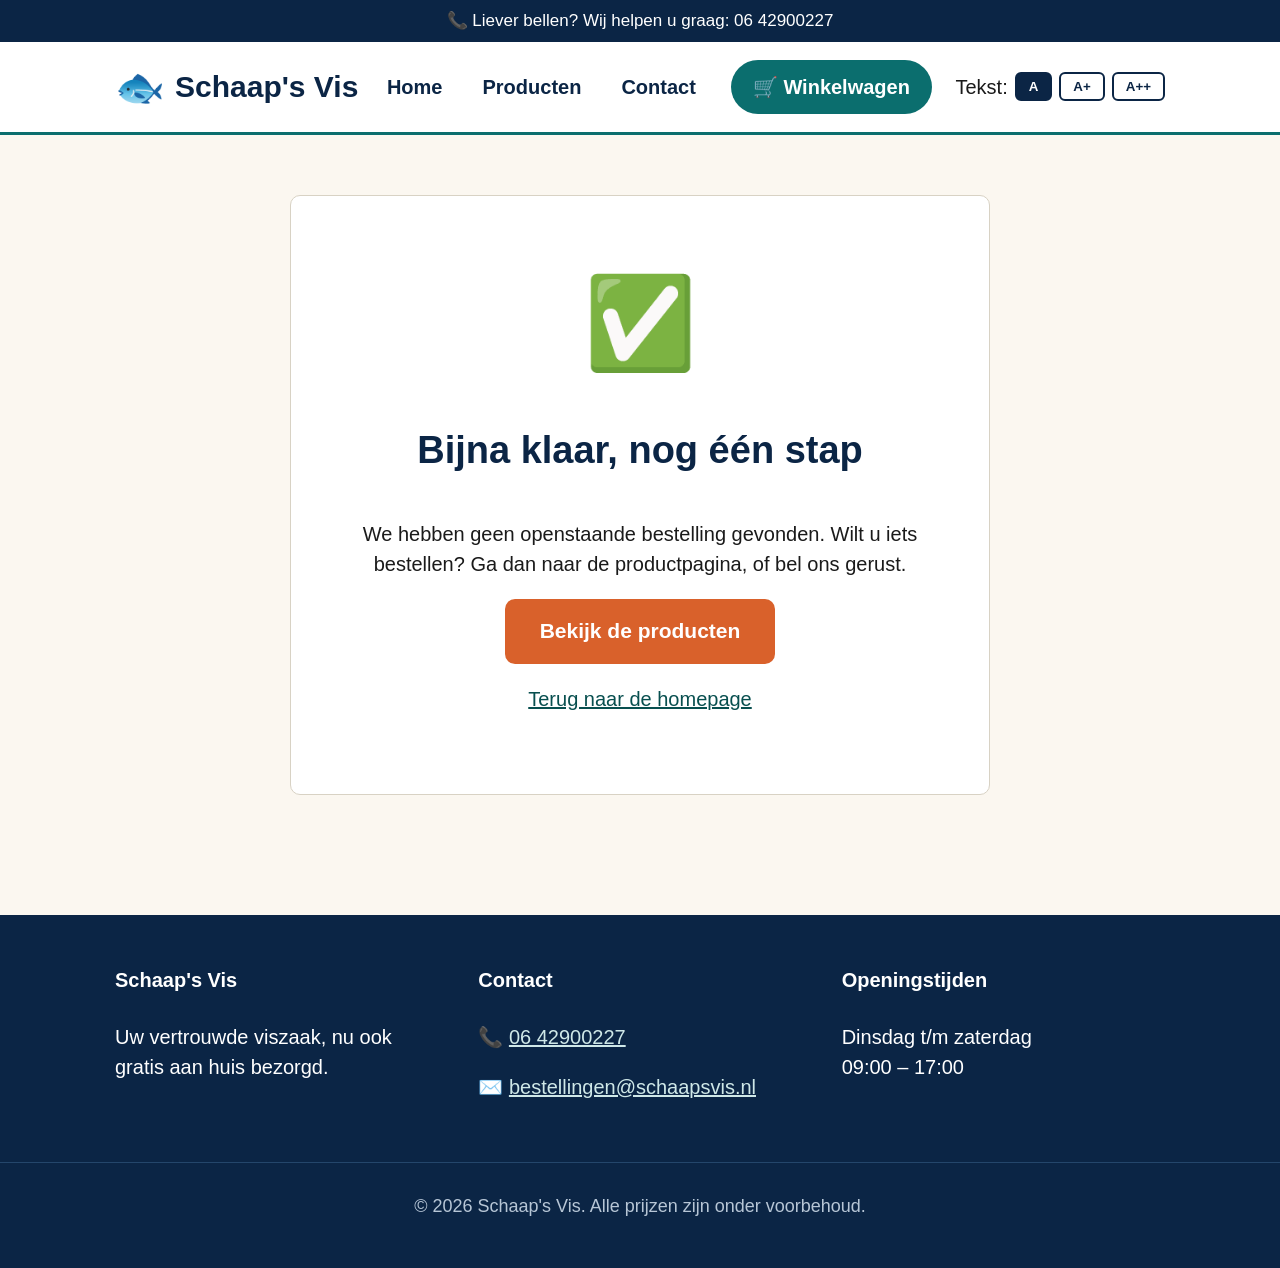
==== bedankt.html @ 8b78ec76 "Vervang placeholder telefoonnummer door echt nummer De placeholder 0000 - 000 000 stond nog op alle " ====
<!DOCTYPE html>
<html lang="nl">
<head>
<meta charset="UTF-8">
<meta name="viewport" content="width=device-width, initial-scale=1.0">
<title>Bestelling ontvangen — Schaap's Vis</title>
<link rel="stylesheet" href="css/style.css">
</head>
<body>

<div class="top-balk">
  <div class="container">
    <span>📞 Liever bellen? Wij helpen u graag: <a href="tel:+31642900227">06 42900227</a></span>
  </div>
</div>

<header class="hoofd">
  <div class="container">
    <a href="index.html" class="logo"><span class="logo-icoon">🐟</span> Schaap's Vis</a>
    <nav class="hoofdmenu">
      <ul>
        <li><a href="index.html">Home</a></li>
        <li><a href="producten.html">Producten</a></li>
        <li><a href="contact.html">Contact</a></li>
        <li><a href="winkelwagen.html" class="winkelwagen-link">🛒 Winkelwagen <span id="cart-badge">0</span></a></li>
      </ul>
    </nav>
    <div class="tekstgrootte-knoppen" aria-label="Tekstgrootte aanpassen">
      <span>Tekst:</span>
      <button data-grootte="normaal" aria-label="Normale tekstgrootte">A</button>
      <button data-grootte="groot" aria-label="Grote tekstgrootte">A+</button>
      <button data-grootte="extra-groot" aria-label="Extra grote tekstgrootte">A++</button>
    </div>
  </div>
</header>

<section>
  <div class="container">
    <div class="bedankt-blok">
      <div class="bedankt-icoon">✅</div>
      <h2>Bijna klaar, nog één stap</h2>
      <div id="bedankt-tekst">
        <p>Klik op de knop hieronder om uw bestelling naar ons te versturen. Uw e-mailprogramma opent dan met alles al ingevuld, u hoeft alleen nog op "Verzenden" te klikken.</p>
        <p><a id="verstuur-knop" href="#" class="knop knop-primair knop-groot" style="display:inline-block;width:auto;">Bestelling verzenden per e-mail</a></p>
        <p class="let-op">Lukt dit niet, of gaat u liever niet met e-mail om? Bel ons dan gewoon op <a href="tel:+31642900227">06 42900227</a> en wij noteren uw bestelling telefonisch.</p>
      </div>
      <p><a href="index.html">Terug naar de homepage</a></p>
    </div>
  </div>
</section>

<footer class="hoofd-footer">
  <div class="container footer-grid">
    <div>
      <h4>Schaap's Vis</h4>
      <p>Uw vertrouwde viszaak, nu ook gratis aan huis bezorgd.</p>
    </div>
    <div>
      <h4>Contact</h4>
      <p>📞 <a href="tel:+31642900227">06 42900227</a></p>
      <p>✉️ <a href="mailto:bestellingen@schaapsvis.nl">bestellingen@schaapsvis.nl</a></p>
    </div>
    <div>
      <h4>Openingstijden</h4>
      <p>Dinsdag t/m zaterdag<br>09:00 – 17:00</p>
    </div>
  </div>
  <p class="copyright">&copy; 2026 Schaap's Vis. Alle prijzen zijn onder voorbehoud.</p>
</footer>

<script src="js/products.js"></script>
<script src="js/cart.js"></script>
<script src="js/site.js"></script>
<script>
  document.addEventListener("DOMContentLoaded", () => {
    let laatsteBestelling = null;
    try {
      const ruw = sessionStorage.getItem("schaapsvis_laatste_bestelling");
      laatsteBestelling = ruw ? JSON.parse(ruw) : null;
    } catch (fout) {
      console.error("Kon laatste bestelling niet lezen:", fout);
    }

    const knop = document.getElementById("verstuur-knop");
    if (laatsteBestelling && laatsteBestelling.mailtoLink) {
      knop.href = laatsteBestelling.mailtoLink;
    } else {
      document.getElementById("bedankt-tekst").innerHTML =
        `<p>We hebben geen openstaande bestelling gevonden. Wilt u iets bestellen? Ga dan naar de productpagina, of bel ons gerust.</p>
         <p><a href="producten.html" class="knop knop-primair">Bekijk de producten</a></p>`;
    }
  });
</script>
</body>
</html>
---- css/style.css ----
/* Schaap's Vis - Bezorgservice
   Ontworpen voor een oudere doelgroep: grote letters, veel contrast,
   grote knoppen, weinig afleiding. */

:root {
  --kleur-donker: #0b2545;
  --kleur-zee: #0b6e6e;
  --kleur-zee-donker: #084f4f;
  --kleur-accent: #d9612b;
  --kleur-accent-donker: #b64d1f;
  --kleur-crème: #fbf7f0;
  --kleur-wit: #ffffff;
  --kleur-tekst: #1a1a1a;
  --kleur-rand: #d8d2c4;
  --radius: 10px;
  --font-basis: 20px;
}

* {
  box-sizing: border-box;
}

html {
  font-size: var(--font-basis);
}

html[data-tekstgrootte="groot"] {
  font-size: 23px;
}

html[data-tekstgrootte="extra-groot"] {
  font-size: 26px;
}

body {
  margin: 0;
  font-family: "Segoe UI", Verdana, Arial, sans-serif;
  color: var(--kleur-tekst);
  background: var(--kleur-crème);
  line-height: 1.5;
}

a {
  color: var(--kleur-zee-donker);
}

img {
  max-width: 100%;
}

.container {
  max-width: 1100px;
  margin: 0 auto;
  padding: 0 1.25rem;
}

/* ---------- Header ---------- */

.top-balk {
  background: var(--kleur-donker);
  color: var(--kleur-wit);
  font-size: 0.85rem;
  padding: 0.4rem 0;
}

.top-balk .container {
  display: flex;
  flex-wrap: wrap;
  gap: 0.5rem 1.5rem;
  justify-content: center;
}

.top-balk a {
  color: var(--kleur-wit);
  text-decoration: none;
}

.top-balk a:hover {
  text-decoration: underline;
}

header.hoofd {
  background: var(--kleur-wit);
  border-bottom: 3px solid var(--kleur-zee);
  position: sticky;
  top: 0;
  z-index: 50;
}

.hoofd .container {
  display: flex;
  align-items: center;
  justify-content: space-between;
  flex-wrap: wrap;
  gap: 0.75rem;
  padding-top: 0.75rem;
  padding-bottom: 0.75rem;
}

.logo {
  display: flex;
  align-items: center;
  gap: 0.5rem;
  font-size: 1.5rem;
  font-weight: 700;
  color: var(--kleur-donker);
  text-decoration: none;
}

.logo .logo-icoon {
  font-size: 2rem;
}

nav.hoofdmenu ul {
  list-style: none;
  display: flex;
  flex-wrap: wrap;
  gap: 0.25rem 1.5rem;
  margin: 0;
  padding: 0;
  align-items: center;
}

nav.hoofdmenu a {
  text-decoration: none;
  font-weight: 600;
  color: var(--kleur-donker);
  padding: 0.5rem 0.25rem;
  display: inline-block;
}

nav.hoofdmenu a:hover,
nav.hoofdmenu a.actief {
  color: var(--kleur-zee-donker);
  border-bottom: 3px solid var(--kleur-accent);
}

.winkelwagen-link {
  background: var(--kleur-zee);
  color: var(--kleur-wit) !important;
  border-radius: 999px;
  padding: 0.6rem 1.1rem !important;
  border-bottom: none !important;
}

.winkelwagen-link:hover {
  background: var(--kleur-zee-donker);
  border-bottom: none !important;
}

#cart-badge {
  background: var(--kleur-accent);
  color: var(--kleur-wit);
  border-radius: 999px;
  padding: 0.05rem 0.55rem;
  font-size: 0.85rem;
  margin-left: 0.3rem;
}

.tekstgrootte-knoppen {
  display: flex;
  gap: 0.35rem;
  align-items: center;
}

.tekstgrootte-knoppen button {
  background: var(--kleur-wit);
  border: 2px solid var(--kleur-donker);
  color: var(--kleur-donker);
  border-radius: 6px;
  cursor: pointer;
  font-weight: 700;
  padding: 0.25rem 0.6rem;
}

.tekstgrootte-knoppen button:hover,
.tekstgrootte-knoppen button.actief {
  background: var(--kleur-donker);
  color: var(--kleur-wit);
}

/* ---------- Knoppen ---------- */

.knop {
  display: inline-block;
  font-size: 1.05rem;
  font-weight: 700;
  padding: 0.9rem 1.75rem;
  border-radius: var(--radius);
  text-decoration: none;
  cursor: pointer;
  border: none;
  min-height: 3.25rem;
  line-height: 1.4rem;
}

.knop-primair {
  background: var(--kleur-accent);
  color: var(--kleur-wit);
}

.knop-primair:hover {
  background: var(--kleur-accent-donker);
}

.knop-secundair {
  background: var(--kleur-wit);
  color: var(--kleur-zee-donker);
  border: 2px solid var(--kleur-zee);
}

.knop-secundair:hover {
  background: #eef7f7;
}

.knop-groot {
  font-size: 1.25rem;
  padding: 1.1rem 2.25rem;
  width: 100%;
}

.knop:disabled {
  opacity: 0.5;
  cursor: not-allowed;
}

/* ---------- Hero ---------- */

.hero {
  background: linear-gradient(135deg, var(--kleur-zee), var(--kleur-zee-donker));
  color: var(--kleur-wit);
  padding: 3.5rem 0;
}

.hero .container {
  display: grid;
  grid-template-columns: 1.2fr 1fr;
  gap: 2rem;
  align-items: center;
}

.hero h1 {
  font-size: 2.4rem;
  margin: 0 0 1rem;
  line-height: 1.2;
}

.hero p {
  font-size: 1.2rem;
  margin: 0 0 1.75rem;
}

.hero-knoppen {
  display: flex;
  gap: 1rem;
  flex-wrap: wrap;
}

.hero-plaatje {
  font-size: 8rem;
  text-align: center;
}

@media (max-width: 800px) {
  .hero .container {
    grid-template-columns: 1fr;
    text-align: center;
  }
  .hero-knoppen {
    justify-content: center;
  }
  .hero-plaatje {
    font-size: 5rem;
  }
}

/* ---------- Secties ---------- */

section {
  padding: 3rem 0;
}

section h2 {
  font-size: 1.9rem;
  color: var(--kleur-donker);
  text-align: center;
  margin-bottom: 2rem;
}

.stappen {
  display: grid;
  grid-template-columns: repeat(3, 1fr);
  gap: 1.5rem;
}

.stap {
  background: var(--kleur-wit);
  border: 1px solid var(--kleur-rand);
  border-radius: var(--radius);
  padding: 1.75rem;
  text-align: center;
}

.stap .stap-nummer {
  display: inline-flex;
  align-items: center;
  justify-content: center;
  width: 2.75rem;
  height: 2.75rem;
  border-radius: 50%;
  background: var(--kleur-accent);
  color: var(--kleur-wit);
  font-weight: 700;
  font-size: 1.2rem;
  margin-bottom: 0.75rem;
}

.stap h3 {
  margin: 0.25rem 0 0.5rem;
  color: var(--kleur-donker);
}

@media (max-width: 800px) {
  .stappen {
    grid-template-columns: 1fr;
  }
}

.uitleg-blok {
  background: var(--kleur-wit);
  border: 1px solid var(--kleur-rand);
  border-radius: var(--radius);
  padding: 2rem;
  max-width: 800px;
  margin: 0 auto;
}

.gebied-strook {
  background: var(--kleur-donker);
  color: var(--kleur-wit);
  text-align: center;
  padding: 2.5rem 0;
}

.gebied-strook h2 {
  color: var(--kleur-wit);
}

/* ---------- Producten ---------- */

.producten-intro {
  text-align: center;
  max-width: 700px;
  margin: 0 auto 2.5rem;
}

.producten-grid {
  display: grid;
  grid-template-columns: repeat(auto-fit, minmax(240px, 1fr));
  gap: 1.5rem;
}

.product-kaart {
  background: var(--kleur-wit);
  border: 1px solid var(--kleur-rand);
  border-radius: var(--radius);
  padding: 1.5rem;
  display: flex;
  flex-direction: column;
  gap: 0.6rem;
}

.product-plaatje {
  font-size: 3.5rem;
  text-align: center;
}

.product-kaart h3 {
  margin: 0;
  color: var(--kleur-donker);
  font-size: 1.2rem;
}

.product-eenheid {
  color: #555;
  font-size: 0.95rem;
}

.product-prijs {
  font-size: 1.3rem;
  font-weight: 700;
  color: var(--kleur-zee-donker);
}

.product-acties {
  margin-top: auto;
  display: flex;
  align-items: center;
  gap: 0.6rem;
}

.aantal-kiezer {
  display: flex;
  align-items: center;
  border: 2px solid var(--kleur-rand);
  border-radius: 8px;
  overflow: hidden;
}

.aantal-kiezer button {
  background: var(--kleur-crème);
  border: none;
  font-size: 1.3rem;
  width: 2.5rem;
  height: 2.75rem;
  cursor: pointer;
  font-weight: 700;
}

.aantal-kiezer input {
  width: 2.75rem;
  text-align: center;
  border: none;
  font-size: 1.1rem;
  height: 2.75rem;
  -moz-appearance: textfield;
}

.toegevoegd-melding {
  color: var(--kleur-zee-donker);
  font-weight: 700;
  font-size: 0.95rem;
  min-height: 1.4rem;
}

/* ---------- Winkelwagen ---------- */

.winkelwagen-tabel {
  width: 100%;
  border-collapse: collapse;
  background: var(--kleur-wit);
  border: 1px solid var(--kleur-rand);
  border-radius: var(--radius);
  overflow: hidden;
}

.winkelwagen-tabel th,
.winkelwagen-tabel td {
  padding: 1rem;
  text-align: left;
  border-bottom: 1px solid var(--kleur-rand);
  vertical-align: middle;
}

.winkelwagen-tabel th {
  background: var(--kleur-crème);
}

.verwijder-knop {
  background: none;
  border: 2px solid var(--kleur-accent);
  color: var(--kleur-accent-donker);
  border-radius: 6px;
  padding: 0.4rem 0.75rem;
  cursor: pointer;
  font-weight: 700;
}

.verwijder-knop:hover {
  background: var(--kleur-accent);
  color: var(--kleur-wit);
}

.winkelwagen-totaal {
  display: flex;
  justify-content: flex-end;
  gap: 1rem;
  align-items: center;
  padding: 1.5rem 0;
  font-size: 1.4rem;
  font-weight: 700;
  color: var(--kleur-donker);
}

.winkelwagen-leeg {
  text-align: center;
  padding: 3rem 1rem;
  background: var(--kleur-wit);
  border: 1px solid var(--kleur-rand);
  border-radius: var(--radius);
}

.winkelwagen-acties {
  display: flex;
  justify-content: space-between;
  flex-wrap: wrap;
  gap: 1rem;
  margin-top: 1.5rem;
}

/* ---------- Formulier ---------- */

.bestel-layout {
  display: grid;
  grid-template-columns: 1.4fr 1fr;
  gap: 2rem;
  align-items: start;
}

@media (max-width: 850px) {
  .bestel-layout {
    grid-template-columns: 1fr;
  }
}

.formulier-blok {
  background: var(--kleur-wit);
  border: 1px solid var(--kleur-rand);
  border-radius: var(--radius);
  padding: 1.75rem;
}

.formulier-blok label {
  display: block;
  font-weight: 700;
  margin: 1.1rem 0 0.4rem;
  color: var(--kleur-donker);
}

.formulier-blok label:first-of-type {
  margin-top: 0;
}

.formulier-blok input,
.formulier-blok select,
.formulier-blok textarea {
  width: 100%;
  padding: 0.75rem;
  font-size: 1.05rem;
  border: 2px solid var(--kleur-rand);
  border-radius: 8px;
  font-family: inherit;
}

.formulier-blok input:focus,
.formulier-blok select:focus,
.formulier-blok textarea:focus {
  outline: 3px solid var(--kleur-zee);
  border-color: var(--kleur-zee);
}

.formulier-rij {
  display: grid;
  grid-template-columns: 1fr 1fr;
  gap: 1rem;
}

@media (max-width: 500px) {
  .formulier-rij {
    grid-template-columns: 1fr;
  }
}

.overzicht-blok {
  background: var(--kleur-wit);
  border: 1px solid var(--kleur-rand);
  border-radius: var(--radius);
  padding: 1.75rem;
  position: sticky;
  top: 6rem;
}

.overzicht-blok h2 {
  text-align: left;
  font-size: 1.3rem;
  margin-top: 0;
}

.overzicht-regel {
  display: flex;
  justify-content: space-between;
  padding: 0.5rem 0;
  border-bottom: 1px solid var(--kleur-rand);
}

.overzicht-totaal {
  display: flex;
  justify-content: space-between;
  font-size: 1.3rem;
  font-weight: 700;
  padding-top: 1rem;
  color: var(--kleur-donker);
}

.let-op {
  background: #fff4e8;
  border: 2px solid var(--kleur-accent);
  border-radius: var(--radius);
  padding: 1rem 1.25rem;
  margin-top: 1.25rem;
  font-size: 0.95rem;
}

/* ---------- Bedankt ---------- */

.bedankt-blok {
  background: var(--kleur-wit);
  border: 1px solid var(--kleur-rand);
  border-radius: var(--radius);
  padding: 3rem 2rem;
  text-align: center;
  max-width: 700px;
  margin: 0 auto;
}

.bedankt-icoon {
  font-size: 4.5rem;
}

/* ---------- Contact ---------- */

.contact-grid {
  display: grid;
  grid-template-columns: 1fr 1fr;
  gap: 2rem;
}

@media (max-width: 800px) {
  .contact-grid {
    grid-template-columns: 1fr;
  }
}

.contact-kaart {
  background: var(--kleur-wit);
  border: 1px solid var(--kleur-rand);
  border-radius: var(--radius);
  padding: 1.75rem;
}

.contact-kaart h3 {
  margin-top: 0;
  color: var(--kleur-donker);
}

.contact-regel {
  display: flex;
  gap: 0.6rem;
  margin: 0.5rem 0;
  font-size: 1.05rem;
}

/* ---------- Footer ---------- */

footer.hoofd-footer {
  background: var(--kleur-donker);
  color: var(--kleur-wit);
  margin-top: 3rem;
  padding: 2.5rem 0 1.5rem;
}

footer.hoofd-footer .footer-grid {
  display: grid;
  grid-template-columns: repeat(3, 1fr);
  gap: 2rem;
}

footer.hoofd-footer h4 {
  margin-top: 0;
}

footer.hoofd-footer a {
  color: #cfe8e8;
}

footer.hoofd-footer .copyright {
  text-align: center;
  margin-top: 2rem;
  padding-top: 1.5rem;
  border-top: 1px solid #24466b;
  font-size: 0.9rem;
  color: #b7c6d6;
}

@media (max-width: 800px) {
  footer.hoofd-footer .footer-grid {
    grid-template-columns: 1fr;
  }
}

/* ---------- Video uitleg ---------- */

.sectie-intro {
  text-align: center;
  max-width: 700px;
  margin: 0 auto 2rem;
}

.placeholder-tekst {
  color: var(--kleur-accent-donker);
  font-style: italic;
}

.video-omslag {
  position: relative;
  max-width: 800px;
  margin: 0 auto;
  aspect-ratio: 16 / 9;
  background: var(--kleur-wit);
  border: 2px dashed var(--kleur-rand);
  border-radius: var(--radius);
  display: flex;
  align-items: center;
  justify-content: center;
  text-align: center;
  padding: 1.5rem;
}

.video-omslag iframe {
  position: absolute;
  inset: 0;
  width: 100%;
  height: 100%;
  border: 0;
  border-radius: var(--radius);
}

/* ---------- Over ons ---------- */

.over-ons h2 {
  display: flex;
  align-items: center;
  justify-content: center;
  gap: 0.6rem;
}

.over-ons-logo {
  width: 2.5rem;
  height: 2.5rem;
  border-radius: 50%;
}

.over-ons-layout {
  display: grid;
  grid-template-columns: 1fr 1.3fr;
  gap: 2rem;
  align-items: center;
}

.over-ons-foto {
  width: 100%;
  aspect-ratio: 4 / 3;
  object-fit: cover;
  border-radius: var(--radius);
  border: 1px solid var(--kleur-rand);
}

.over-ons-tekst p {
  font-size: 1.05rem;
  margin: 0 0 1rem;
}

.over-ons-tekst p:last-child {
  margin-bottom: 0;
}

@media (max-width: 800px) {
  .over-ons-layout {
    grid-template-columns: 1fr;
  }
}
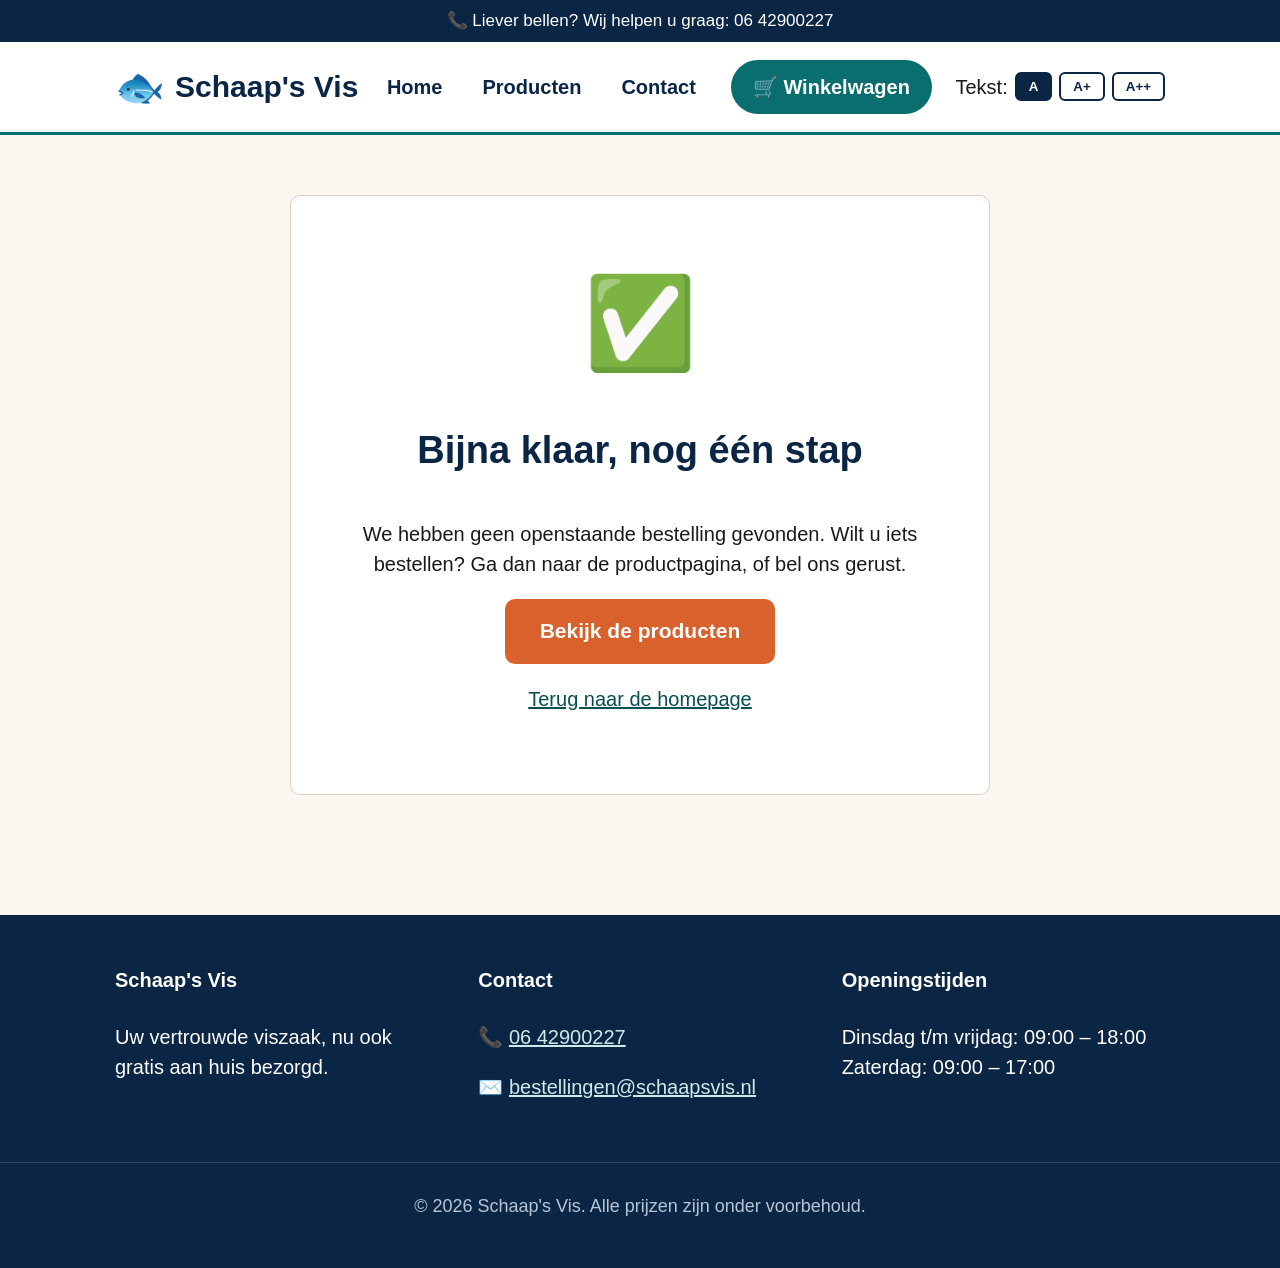
==== commit b2052a11: "Corrigeer openingstijden naar di-vr 9-18, za 9-17 Stond overal nog als di t/m za 09:00-17:00 (footer" ====
--- a/bedankt.html
+++ b/bedankt.html
@@ -62,7 +62,7 @@
     </div>
     <div>
       <h4>Openingstijden</h4>
-      <p>Dinsdag t/m zaterdag<br>09:00 – 17:00</p>
+      <p>Dinsdag t/m vrijdag: 09:00 – 18:00<br>Zaterdag: 09:00 – 17:00</p>
     </div>
   </div>
   <p class="copyright">&copy; 2026 Schaap's Vis. Alle prijzen zijn onder voorbehoud.</p>
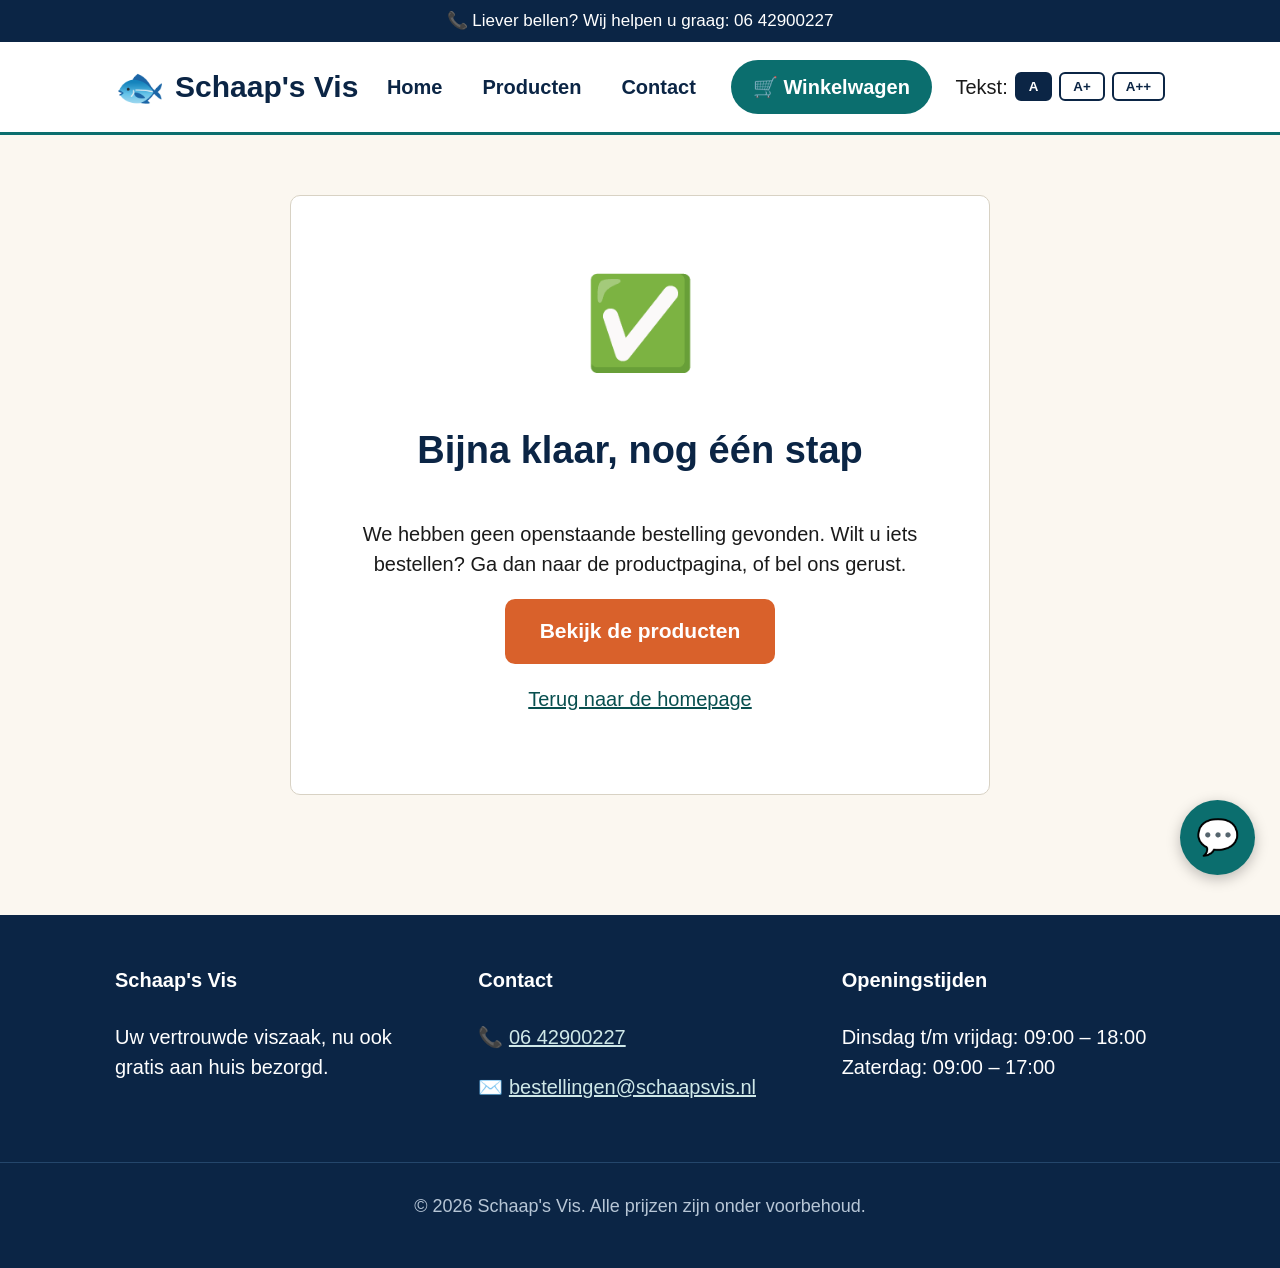
==== commit 63c5fa43: "Vervang zalm-sectie door FAQ-chatwidget - producten.html: losse "Onze biologische zalm"-sectie en bi" ====
--- a/bedankt.html
+++ b/bedankt.html
@@ -71,6 +71,7 @@
 <script src="js/products.js"></script>
 <script src="js/cart.js"></script>
 <script src="js/site.js"></script>
+<script src="js/faq-chat.js"></script>
 <script>
   document.addEventListener("DOMContentLoaded", () => {
     let laatsteBestelling = null;
--- a/css/style.css
+++ b/css/style.css
@@ -769,3 +769,154 @@
     grid-template-columns: 1fr;
   }
 }
+
+/* ---------- FAQ-chatwidget ---------- */
+
+.faq-chat {
+  position: fixed;
+  right: 1.25rem;
+  bottom: 1.25rem;
+  z-index: 100;
+  display: flex;
+  flex-direction: column;
+  align-items: flex-end;
+  gap: 0.75rem;
+}
+
+.faq-chat-knop {
+  width: 3.75rem;
+  height: 3.75rem;
+  border-radius: 50%;
+  background: var(--kleur-zee);
+  color: var(--kleur-wit);
+  border: none;
+  font-size: 1.75rem;
+  cursor: pointer;
+  box-shadow: 0 4px 14px rgba(0, 0, 0, 0.25);
+  display: flex;
+  align-items: center;
+  justify-content: center;
+  transition: background 0.2s, transform 0.2s;
+}
+
+.faq-chat-knop:hover {
+  background: var(--kleur-zee-donker);
+  transform: scale(1.05);
+}
+
+.faq-chat-venster {
+  width: min(340px, calc(100vw - 2.5rem));
+  max-height: min(480px, calc(100vh - 8rem));
+  background: var(--kleur-wit);
+  border: 1px solid var(--kleur-rand);
+  border-radius: var(--radius);
+  box-shadow: 0 10px 30px rgba(0, 0, 0, 0.2);
+  display: flex;
+  flex-direction: column;
+  overflow: hidden;
+  opacity: 0;
+  transform: translateY(12px) scale(0.97);
+  transform-origin: bottom right;
+  transition: opacity 0.22s ease, transform 0.22s ease;
+  pointer-events: none;
+}
+
+.faq-chat-open .faq-chat-venster {
+  opacity: 1;
+  transform: translateY(0) scale(1);
+  pointer-events: auto;
+}
+
+.faq-chat-header {
+  background: var(--kleur-donker);
+  color: var(--kleur-wit);
+  padding: 0.9rem 1rem;
+  display: flex;
+  align-items: center;
+  justify-content: space-between;
+  font-weight: 700;
+}
+
+.faq-chat-sluiten {
+  background: none;
+  border: none;
+  color: var(--kleur-wit);
+  font-size: 1.1rem;
+  cursor: pointer;
+  padding: 0.25rem 0.5rem;
+  line-height: 1;
+}
+
+.faq-chat-berichten {
+  flex: 1;
+  overflow-y: auto;
+  padding: 1rem;
+  display: flex;
+  flex-direction: column;
+  gap: 0.6rem;
+  min-height: 200px;
+}
+
+.faq-chat-bubbel {
+  padding: 0.65rem 0.9rem;
+  border-radius: var(--radius);
+  font-size: 0.95rem;
+  line-height: 1.4;
+  max-width: 85%;
+}
+
+.faq-chat-bubbel-vraag {
+  align-self: flex-end;
+  background: var(--kleur-zee);
+  color: var(--kleur-wit);
+}
+
+.faq-chat-bubbel-antwoord {
+  align-self: flex-start;
+  background: var(--kleur-crème);
+  color: var(--kleur-tekst);
+  border: 1px solid var(--kleur-rand);
+}
+
+.faq-chat-formulier {
+  display: flex;
+  gap: 0.5rem;
+  padding: 0.75rem;
+  border-top: 1px solid var(--kleur-rand);
+}
+
+.faq-chat-invoer {
+  flex: 1;
+  min-width: 0;
+  padding: 0.6rem 0.75rem;
+  font-size: 1rem;
+  border: 2px solid var(--kleur-rand);
+  border-radius: 8px;
+  font-family: inherit;
+}
+
+.faq-chat-invoer:focus {
+  outline: 3px solid var(--kleur-zee);
+  border-color: var(--kleur-zee);
+}
+
+.faq-chat-verstuur {
+  background: var(--kleur-accent);
+  color: var(--kleur-wit);
+  border: none;
+  border-radius: 8px;
+  padding: 0.6rem 1rem;
+  font-weight: 700;
+  cursor: pointer;
+}
+
+.faq-chat-verstuur:hover {
+  background: var(--kleur-accent-donker);
+}
+
+@media (max-width: 500px) {
+  .faq-chat {
+    right: 1rem;
+    bottom: 1rem;
+  }
+}
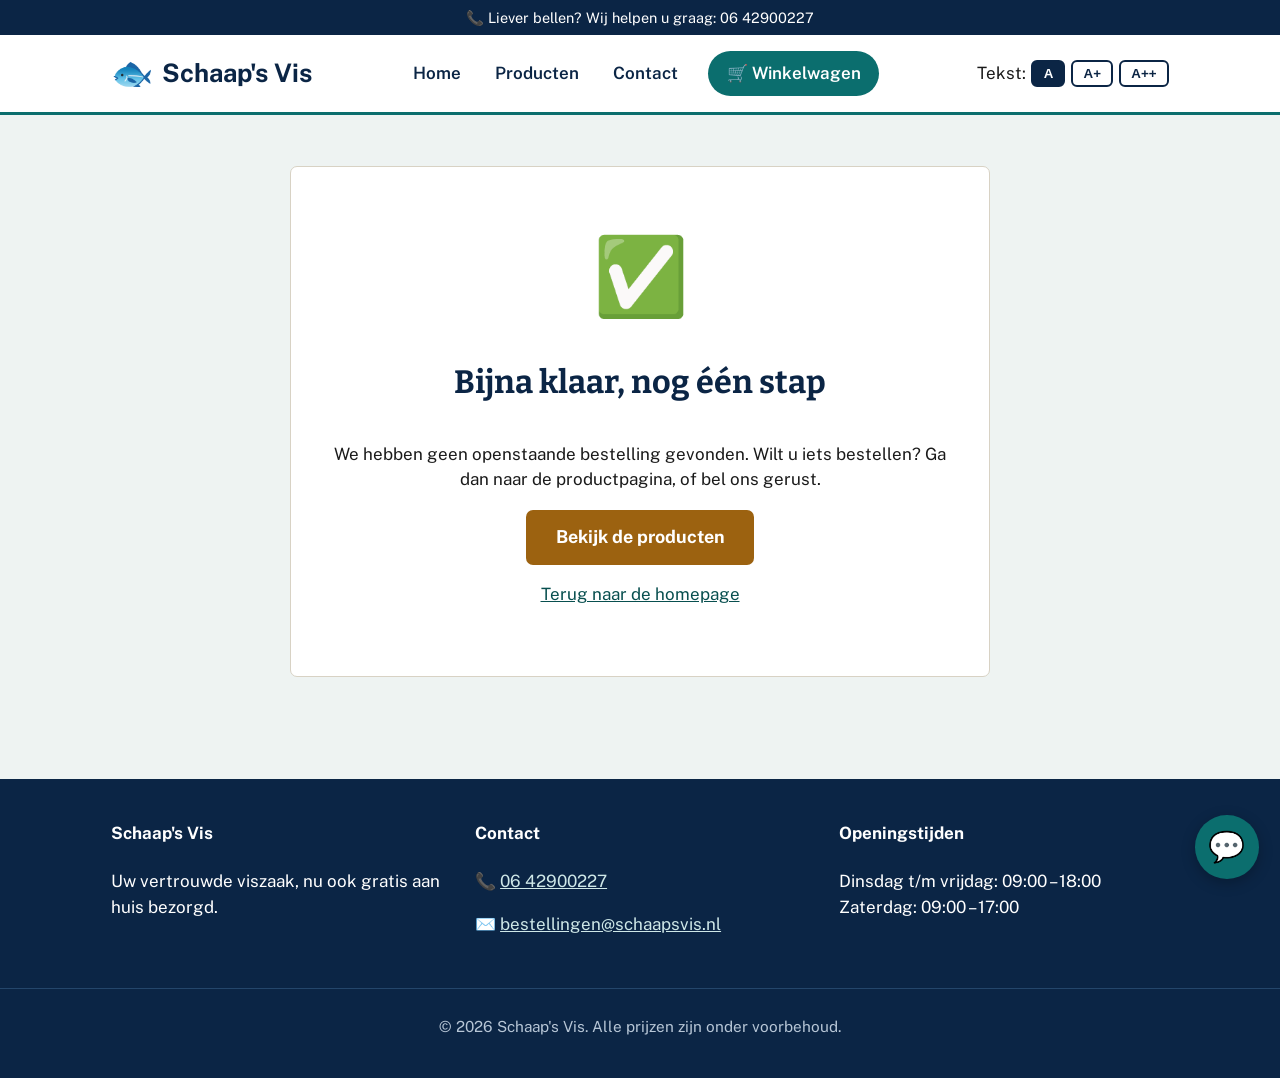
==== commit 43f9a8ba: "Vernieuw typografie, kleuren en iconen Typografie: Bitter (700) voor koppen (h1/h2/h3), Public Sans " ====
--- a/bedankt.html
+++ b/bedankt.html
@@ -4,6 +4,9 @@
 <meta charset="UTF-8">
 <meta name="viewport" content="width=device-width, initial-scale=1.0">
 <title>Bestelling ontvangen — Schaap's Vis</title>
+<link rel="preconnect" href="https://fonts.googleapis.com">
+<link rel="preconnect" href="https://fonts.gstatic.com" crossorigin>
+<link href="https://fonts.googleapis.com/css2?family=Bitter:wght@700&family=Public+Sans:wght@400;600&display=swap" rel="stylesheet">
 <link rel="stylesheet" href="css/style.css">
 </head>
 <body>
--- a/css/style.css
+++ b/css/style.css
@@ -6,14 +6,16 @@
   --kleur-donker: #0b2545;
   --kleur-zee: #0b6e6e;
   --kleur-zee-donker: #084f4f;
-  --kleur-accent: #d9612b;
-  --kleur-accent-donker: #b64d1f;
-  --kleur-crème: #fbf7f0;
+  --kleur-accent: #9c6210;
+  --kleur-accent-donker: #7d4e0d;
+  --kleur-tegel: #eef3f2;
   --kleur-wit: #ffffff;
   --kleur-tekst: #1a1a1a;
   --kleur-rand: #d8d2c4;
-  --radius: 10px;
-  --font-basis: 20px;
+  --radius: 7px;
+  --font-basis: 17px;
+  --font-koppen: "Bitter", Georgia, "Times New Roman", serif;
+  --font-tekst: "Public Sans", Arial, Helvetica, sans-serif;
 }
 
 * {
@@ -25,19 +27,27 @@
 }
 
 html[data-tekstgrootte="groot"] {
+  font-size: 20px;
+}
+
+html[data-tekstgrootte="extra-groot"] {
   font-size: 23px;
-}
-
-html[data-tekstgrootte="extra-groot"] {
-  font-size: 26px;
 }
 
 body {
   margin: 0;
-  font-family: "Segoe UI", Verdana, Arial, sans-serif;
+  font-family: var(--font-tekst);
+  font-weight: 400;
   color: var(--kleur-tekst);
-  background: var(--kleur-crème);
+  background: var(--kleur-tegel);
   line-height: 1.5;
+}
+
+h1,
+h2,
+h3 {
+  font-family: var(--font-koppen);
+  font-weight: 700;
 }
 
 a {
@@ -408,7 +418,7 @@
 }
 
 .aantal-kiezer button {
-  background: var(--kleur-crème);
+  background: var(--kleur-tegel);
   border: none;
   font-size: 1.3rem;
   width: 2.5rem;
@@ -453,7 +463,7 @@
 }
 
 .winkelwagen-tabel th {
-  background: var(--kleur-crème);
+  background: var(--kleur-tegel);
 }
 
 .verwijder-knop {
@@ -561,6 +571,55 @@
   }
 }
 
+.bezorgmoment-keuze {
+  border: none;
+  padding: 0;
+  margin: 1.1rem 0 0;
+}
+
+.bezorgmoment-keuze legend {
+  font-weight: 700;
+  color: var(--kleur-donker);
+  padding: 0;
+  margin-bottom: 0.5rem;
+  font-size: 1.05rem;
+}
+
+.bezorgmoment-opties {
+  display: flex;
+  flex-direction: column;
+  gap: 0.75rem;
+}
+
+.bezorgmoment-optie {
+  display: flex;
+  align-items: center;
+  gap: 0.9rem;
+  border: 2px solid var(--kleur-rand);
+  border-radius: var(--radius);
+  padding: 1rem 1.25rem;
+  font-size: 1.05rem;
+  cursor: pointer;
+  background: var(--kleur-wit);
+}
+
+.bezorgmoment-optie input {
+  width: 1.5rem;
+  height: 1.5rem;
+  flex-shrink: 0;
+  accent-color: var(--kleur-zee);
+}
+
+.bezorgmoment-optie:has(input:checked) {
+  border-color: var(--kleur-zee);
+  background: #eef7f7;
+}
+
+.bezorgmoment-optie:has(input:focus-visible) {
+  outline: 3px solid var(--kleur-zee);
+  outline-offset: 2px;
+}
+
 .overzicht-blok {
   background: var(--kleur-wit);
   border: 1px solid var(--kleur-rand);
@@ -767,6 +826,89 @@
 @media (max-width: 800px) {
   .over-ons-layout {
     grid-template-columns: 1fr;
+  }
+}
+
+.over-ons-verhalen {
+  display: flex;
+  flex-direction: column;
+  gap: 1.75rem;
+  margin-top: 2.5rem;
+}
+
+.tijdlijn-blok {
+  background: var(--kleur-wit);
+  border: 1px solid var(--kleur-rand);
+  border-radius: var(--radius);
+  padding: 1.75rem;
+}
+
+.tijdlijn-blok h3 {
+  margin: 0 0 1.25rem;
+  color: var(--kleur-donker);
+}
+
+.tijdlijn-blok p {
+  margin: 0;
+  font-size: 1.05rem;
+}
+
+.tijdlijn-markers {
+  position: relative;
+  display: flex;
+  justify-content: space-between;
+  align-items: center;
+  margin-bottom: 1.25rem;
+}
+
+.tijdlijn-markers::before {
+  content: "";
+  position: absolute;
+  left: 0;
+  right: 0;
+  top: 50%;
+  height: 2px;
+  background: var(--kleur-rand);
+}
+
+.tijdlijn-marker {
+  position: relative;
+  background: var(--kleur-zee);
+  color: var(--kleur-wit);
+  font-weight: 700;
+  font-size: 0.85rem;
+  padding: 0.4rem 0.85rem;
+  border-radius: 999px;
+  white-space: nowrap;
+}
+
+.pull-quote {
+  padding: 0.25rem 0 0.25rem 1.75rem;
+  border-left: 6px solid var(--kleur-accent);
+}
+
+.pull-quote h3 {
+  margin: 0 0 0.5rem;
+  color: var(--kleur-donker);
+  font-size: 1.1rem;
+}
+
+.pull-quote p {
+  margin: 0;
+  font-size: 1.3rem;
+  font-style: italic;
+  color: var(--kleur-donker);
+  line-height: 1.5;
+}
+
+@media (max-width: 500px) {
+  .tijdlijn-markers {
+    flex-direction: column;
+    align-items: flex-start;
+    gap: 0.5rem;
+  }
+  .tijdlijn-markers::before {
+    display: none;
   }
 }
 
@@ -873,45 +1015,39 @@
 
 .faq-chat-bubbel-antwoord {
   align-self: flex-start;
-  background: var(--kleur-crème);
+  background: var(--kleur-tegel);
   color: var(--kleur-tekst);
   border: 1px solid var(--kleur-rand);
 }
 
-.faq-chat-formulier {
-  display: flex;
+.faq-chat-vragenlijst {
+  display: flex;
+  flex-direction: column;
   gap: 0.5rem;
-  padding: 0.75rem;
-  border-top: 1px solid var(--kleur-rand);
-}
-
-.faq-chat-invoer {
-  flex: 1;
-  min-width: 0;
-  padding: 0.6rem 0.75rem;
+  padding-top: 0.2rem;
+}
+
+.faq-chat-vraagknop {
+  background: var(--kleur-wit);
+  color: var(--kleur-zee-donker);
+  border: 2px solid var(--kleur-zee);
+  border-radius: var(--radius);
+  padding: 0.65rem 0.9rem;
   font-size: 1rem;
-  border: 2px solid var(--kleur-rand);
-  border-radius: 8px;
-  font-family: inherit;
-}
-
-.faq-chat-invoer:focus {
-  outline: 3px solid var(--kleur-zee);
-  border-color: var(--kleur-zee);
-}
-
-.faq-chat-verstuur {
-  background: var(--kleur-accent);
-  color: var(--kleur-wit);
-  border: none;
-  border-radius: 8px;
-  padding: 0.6rem 1rem;
-  font-weight: 700;
+  font-weight: 700;
+  text-align: left;
+  line-height: 1.35;
   cursor: pointer;
 }
 
-.faq-chat-verstuur:hover {
-  background: var(--kleur-accent-donker);
+.faq-chat-vraagknop:hover {
+  background: var(--kleur-zee);
+  color: var(--kleur-wit);
+}
+
+.faq-chat-vraagknop:focus-visible {
+  outline: 3px solid var(--kleur-accent);
+  outline-offset: 2px;
 }
 
 @media (max-width: 500px) {
@@ -920,3 +1056,170 @@
     bottom: 1rem;
   }
 }
+
+/* ---------- Results bar ---------- */
+
+.results-balk {
+  background: var(--kleur-wit);
+  padding: 1.75rem 0;
+  border-bottom: 1px solid var(--kleur-rand);
+}
+
+.results-lijst {
+  display: grid;
+  grid-template-columns: repeat(3, 1fr);
+  gap: 1.5rem;
+  text-align: center;
+}
+
+.results-item {
+  display: flex;
+  flex-direction: column;
+  align-items: center;
+  gap: 0.4rem;
+  font-weight: 700;
+  color: var(--kleur-donker);
+  font-size: 1.05rem;
+}
+
+.results-icoon {
+  display: flex;
+  color: var(--kleur-donker);
+}
+
+.results-icoon svg {
+  width: 1.9rem;
+  height: 1.9rem;
+}
+
+@media (max-width: 800px) {
+  .results-lijst {
+    grid-template-columns: 1fr;
+  }
+}
+
+/* ---------- Problem-sectie ---------- */
+
+.probleem-lijst {
+  list-style: none;
+  padding: 0;
+  max-width: 650px;
+  margin: 0 auto;
+  display: flex;
+  flex-direction: column;
+  gap: 0.9rem;
+}
+
+.probleem-lijst li {
+  display: flex;
+  align-items: flex-start;
+  gap: 0.75rem;
+  background: var(--kleur-wit);
+  border: 1px solid var(--kleur-rand);
+  border-radius: var(--radius);
+  padding: 1rem 1.25rem;
+  font-size: 1.05rem;
+}
+
+.probleem-lijst li::before {
+  content: "✓";
+  color: var(--kleur-zee);
+  font-weight: 700;
+  font-size: 1.3rem;
+  line-height: 1.3;
+  flex-shrink: 0;
+}
+
+/* ---------- Offer-sectie ---------- */
+
+.aanbod-lijst {
+  list-style: none;
+  padding: 0;
+  max-width: 650px;
+  margin: 0 auto 2rem;
+  display: flex;
+  flex-direction: column;
+  gap: 0.9rem;
+}
+
+.aanbod-lijst li {
+  display: flex;
+  align-items: flex-start;
+  gap: 0.75rem;
+  background: var(--kleur-wit);
+  border: 1px solid var(--kleur-rand);
+  border-radius: var(--radius);
+  padding: 1rem 1.25rem;
+  font-size: 1.05rem;
+}
+
+.aanbod-lijst li::before {
+  content: "✓";
+  color: var(--kleur-accent);
+  font-weight: 700;
+  font-size: 1.3rem;
+  line-height: 1.3;
+  flex-shrink: 0;
+}
+
+.aanbod-cta {
+  text-align: center;
+}
+
+/* ---------- Testimonials ---------- */
+
+.testimonials-grid {
+  display: grid;
+  grid-template-columns: repeat(2, 1fr);
+  gap: 2rem;
+}
+
+.pull-quote .testimonial-naam {
+  margin-top: 0.75rem;
+  font-size: 1rem;
+  font-style: normal;
+  font-weight: 700;
+  color: var(--kleur-zee-donker);
+}
+
+@media (max-width: 700px) {
+  .testimonials-grid {
+    grid-template-columns: 1fr;
+  }
+}
+
+/* ---------- Trust-bar ---------- */
+
+.trust-balk {
+  background: var(--kleur-donker);
+  padding: 2.5rem 0;
+  border-top: 3px dotted var(--kleur-zee);
+  border-bottom: 3px dotted var(--kleur-zee);
+}
+
+.trust-lijst {
+  display: grid;
+  grid-template-columns: repeat(3, 1fr);
+  gap: 1.5rem;
+  text-align: center;
+}
+
+.trust-item {
+  font-family: var(--font-koppen);
+  font-weight: 700;
+  font-size: 1.35rem;
+  color: var(--kleur-wit);
+}
+
+@media (max-width: 800px) {
+  .trust-lijst {
+    grid-template-columns: 1fr;
+  }
+}
+
+/* ---------- Footer CTA ---------- */
+
+.footer-cta {
+  text-align: center;
+  margin-top: 2rem;
+}
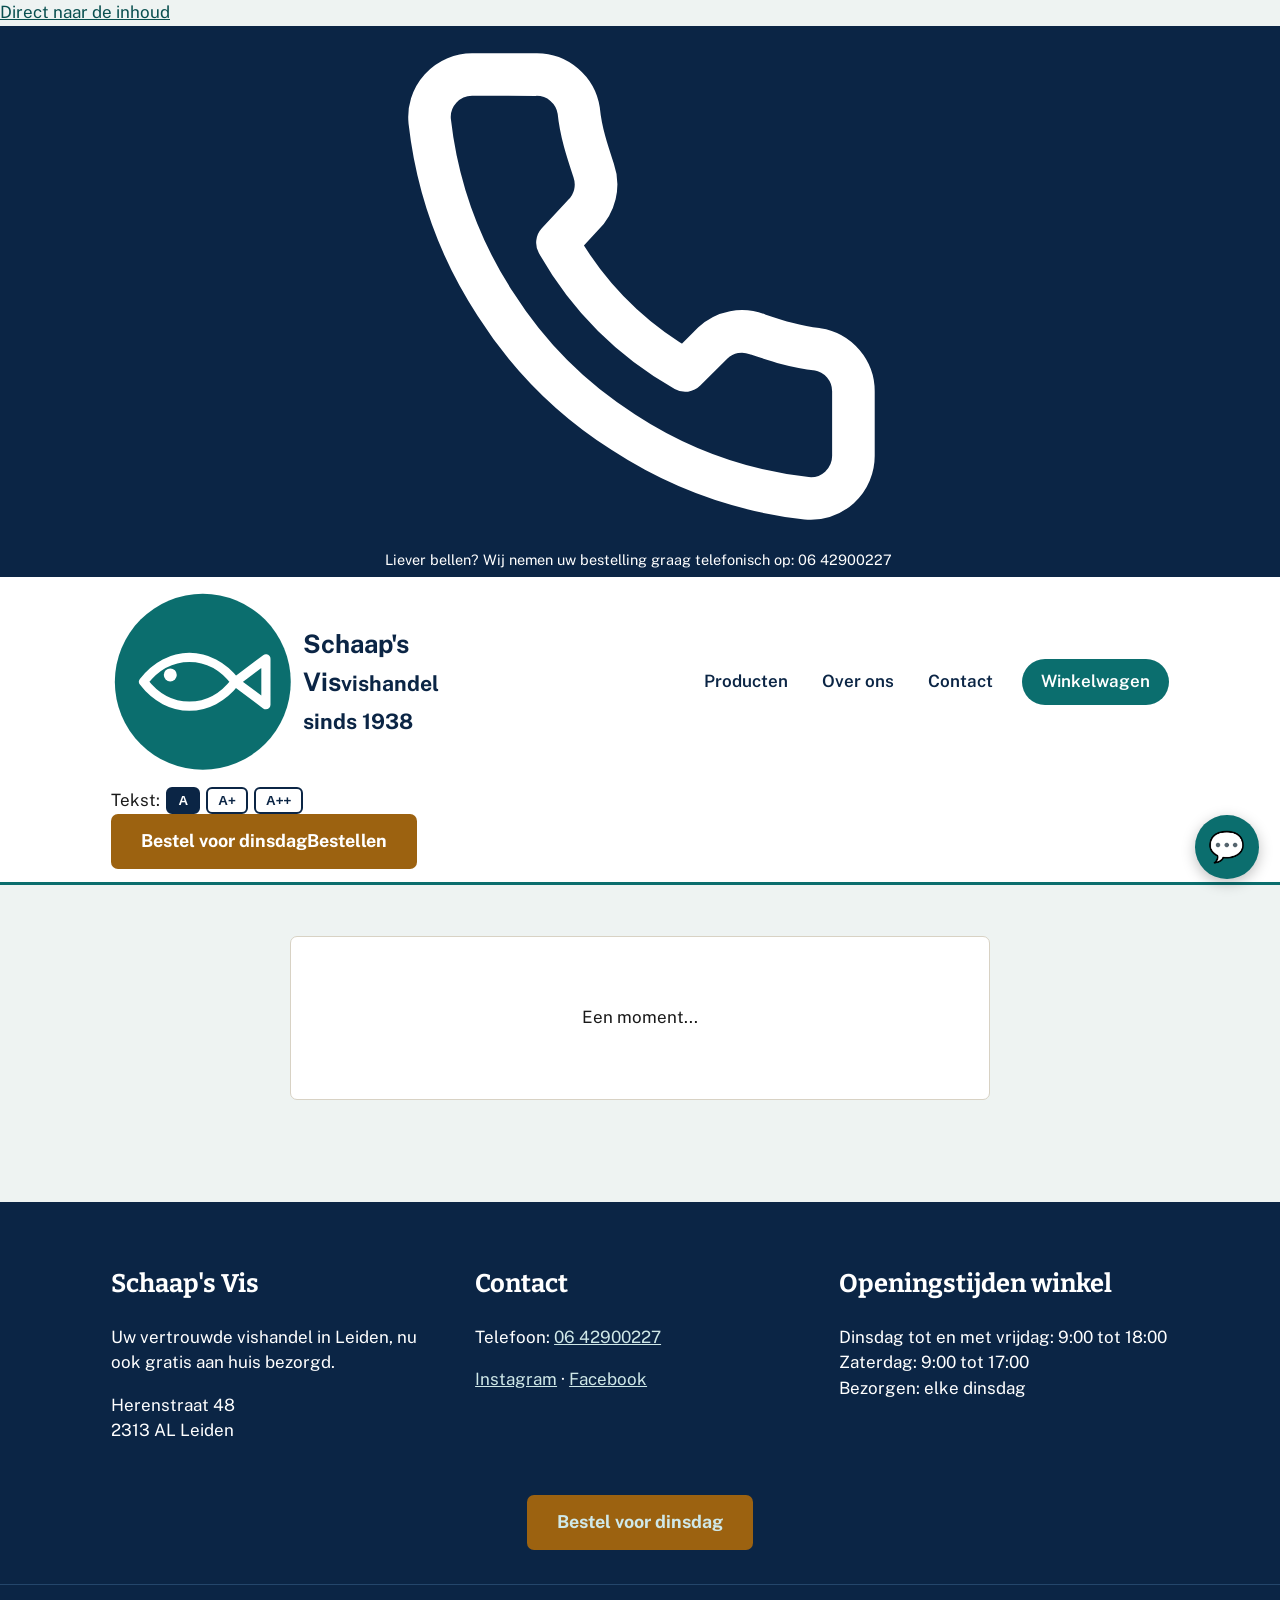
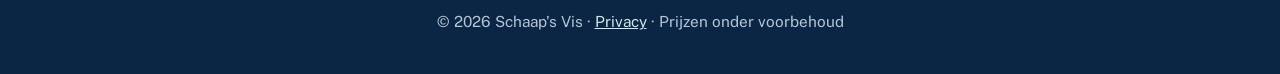
==== commit d67f015e: "Add files via upload" ====
--- a/bedankt.html
+++ b/bedankt.html
@@ -3,95 +3,125 @@
 <head>
 <meta charset="UTF-8">
 <meta name="viewport" content="width=device-width, initial-scale=1.0">
-<title>Bestelling ontvangen — Schaap's Vis</title>
+<title>Bestelling ontvangen | Schaap's Vis</title>
 <link rel="preconnect" href="https://fonts.googleapis.com">
 <link rel="preconnect" href="https://fonts.gstatic.com" crossorigin>
-<link href="https://fonts.googleapis.com/css2?family=Bitter:wght@700&family=Public+Sans:wght@400;600&display=swap" rel="stylesheet">
+<link href="https://fonts.googleapis.com/css2?family=Bitter:wght@700&family=Public+Sans:wght@400;600;700&display=swap" rel="stylesheet">
 <link rel="stylesheet" href="css/style.css">
 </head>
 <body>
 
+<a class="skip-link" href="#inhoud">Direct naar de inhoud</a>
+
 <div class="top-balk">
   <div class="container">
-    <span>📞 Liever bellen? Wij helpen u graag: <a href="tel:+31642900227">06 42900227</a></span>
+    <span><svg class="icoon-klein" viewBox="0 0 24 24" fill="none" stroke="currentColor" stroke-width="2" stroke-linecap="round" stroke-linejoin="round" aria-hidden="true" focusable="false"><path d="M22 16.9v3a2 2 0 0 1-2.2 2 19.8 19.8 0 0 1-8.6-3.1 19.5 19.5 0 0 1-6-6A19.8 19.8 0 0 1 2.1 4.2 2 2 0 0 1 4.1 2h3a2 2 0 0 1 2 1.7c.1 1 .4 1.9.7 2.8a2 2 0 0 1-.5 2.1L8.1 9.9a16 16 0 0 0 6 6l1.3-1.3a2 2 0 0 1 2.1-.4c.9.3 1.8.6 2.8.7a2 2 0 0 1 1.7 2z"/></svg> Liever bellen? Wij nemen uw bestelling graag telefonisch op: <a href="tel:+31642900227">06 42900227</a></span>
   </div>
 </div>
 
 <header class="hoofd">
   <div class="container">
-    <a href="index.html" class="logo"><span class="logo-icoon">🐟</span> Schaap's Vis</a>
-    <nav class="hoofdmenu">
+    <a href="index.html" class="logo" aria-label="Schaap's Vis, naar de homepage">
+      <svg class="logo-merk" viewBox="0 0 48 48" aria-hidden="true" focusable="false"><circle cx="24" cy="24" r="23" fill="#0b6e6e"/><path d="M8.5 24c6.5-8.5 17.5-8.5 24 0-6.5 8.5-17.5 8.5-24 0z" fill="none" stroke="#fff" stroke-width="2.4" stroke-linejoin="round"/><path d="M32.5 24l8-6v12l-8-6z" fill="none" stroke="#fff" stroke-width="2.4" stroke-linejoin="round"/><circle cx="15.5" cy="22.2" r="1.7" fill="#fff"/></svg>
+      <span class="logo-tekst">Schaap's Vis<small>vishandel sinds 1938</small></span>
+    </a>
+    <nav class="hoofdmenu" aria-label="Hoofdmenu">
       <ul>
-        <li><a href="index.html">Home</a></li>
         <li><a href="producten.html">Producten</a></li>
+        <li><a href="index.html#over-ons">Over ons</a></li>
         <li><a href="contact.html">Contact</a></li>
-        <li><a href="winkelwagen.html" class="winkelwagen-link">🛒 Winkelwagen <span id="cart-badge">0</span></a></li>
+        <li class="winkelwagen-item"><a href="winkelwagen.html" class="winkelwagen-link">Winkelwagen <span id="cart-badge">0</span></a></li>
       </ul>
     </nav>
-    <div class="tekstgrootte-knoppen" aria-label="Tekstgrootte aanpassen">
-      <span>Tekst:</span>
-      <button data-grootte="normaal" aria-label="Normale tekstgrootte">A</button>
-      <button data-grootte="groot" aria-label="Grote tekstgrootte">A+</button>
-      <button data-grootte="extra-groot" aria-label="Extra grote tekstgrootte">A++</button>
+    <div class="header-acties">
+      <div class="tekstgrootte-knoppen" role="group" aria-label="Tekstgrootte">
+        <span>Tekst:</span>
+        <button type="button" data-grootte="normaal" aria-label="Normale tekst">A</button>
+        <button type="button" data-grootte="groot" aria-label="Grote tekst">A+</button>
+        <button type="button" data-grootte="extra-groot" aria-label="Extra grote tekst">A++</button>
+      </div>
+      <a href="producten.html" class="knop knop-primair knop-header"><span class="tekst-lang">Bestel voor dinsdag</span><span class="tekst-kort">Bestellen</span></a>
     </div>
   </div>
 </header>
 
+<main id="inhoud">
+
 <section>
   <div class="container">
-    <div class="bedankt-blok">
-      <div class="bedankt-icoon">✅</div>
-      <h2>Bijna klaar, nog één stap</h2>
-      <div id="bedankt-tekst">
-        <p>Klik op de knop hieronder om uw bestelling naar ons te versturen. Uw e-mailprogramma opent dan met alles al ingevuld, u hoeft alleen nog op "Verzenden" te klikken.</p>
-        <p><a id="verstuur-knop" href="#" class="knop knop-primair knop-groot" style="display:inline-block;width:auto;">Bestelling verzenden per e-mail</a></p>
-        <p class="let-op">Lukt dit niet, of gaat u liever niet met e-mail om? Bel ons dan gewoon op <a href="tel:+31642900227">06 42900227</a> en wij noteren uw bestelling telefonisch.</p>
-      </div>
-      <p><a href="index.html">Terug naar de homepage</a></p>
+    <div class="bedankt-blok" id="bedankt-blok">
+      <p>Een moment...</p>
     </div>
   </div>
 </section>
 
+</main>
+
 <footer class="hoofd-footer">
   <div class="container footer-grid">
     <div>
-      <h4>Schaap's Vis</h4>
-      <p>Uw vertrouwde viszaak, nu ook gratis aan huis bezorgd.</p>
+      <h2 class="footer-kop">Schaap's Vis</h2>
+      <p>Uw vertrouwde vishandel in Leiden, nu ook gratis aan huis bezorgd.</p>
+      <p>Herenstraat 48<br>2313 AL Leiden</p>
     </div>
     <div>
-      <h4>Contact</h4>
-      <p>📞 <a href="tel:+31642900227">06 42900227</a></p>
-      <p>✉️ <a href="mailto:bestellingen@schaapsvis.nl">bestellingen@schaapsvis.nl</a></p>
+      <h2 class="footer-kop">Contact</h2>
+      <p>Telefoon: <a href="tel:+31642900227">06 42900227</a></p>
+      <p><a href="https://www.instagram.com/schaapsvishandel/" target="_blank" rel="noopener">Instagram</a> · <a href="https://www.facebook.com/schaapsvishandel/" target="_blank" rel="noopener">Facebook</a></p>
     </div>
     <div>
-      <h4>Openingstijden</h4>
-      <p>Dinsdag t/m vrijdag: 09:00 – 18:00<br>Zaterdag: 09:00 – 17:00</p>
+      <h2 class="footer-kop">Openingstijden winkel</h2>
+      <p>Dinsdag tot en met vrijdag: 9:00 tot 18:00<br>Zaterdag: 9:00 tot 17:00<br>Bezorgen: elke dinsdag</p>
     </div>
   </div>
-  <p class="copyright">&copy; 2026 Schaap's Vis. Alle prijzen zijn onder voorbehoud.</p>
+  <div class="container footer-cta">
+    <a href="producten.html" class="knop knop-primair">Bestel voor dinsdag</a>
+  </div>
+  <p class="copyright">&copy; 2026 Schaap's Vis · <a href="privacy.html">Privacy</a> · Prijzen onder voorbehoud</p>
 </footer>
 
+<script src="js/instellingen.js"></script>
 <script src="js/products.js"></script>
 <script src="js/cart.js"></script>
 <script src="js/site.js"></script>
 <script src="js/faq-chat.js"></script>
+<script>window.va = window.va || function () { (window.vaq = window.vaq || []).push(arguments); };</script>
+<script defer src="/_vercel/insights/script.js"></script>
 <script>
   document.addEventListener("DOMContentLoaded", () => {
-    let laatsteBestelling = null;
+    const blok = document.getElementById("bedankt-blok");
+    let b = null;
     try {
       const ruw = sessionStorage.getItem("schaapsvis_laatste_bestelling");
-      laatsteBestelling = ruw ? JSON.parse(ruw) : null;
+      b = ruw ? JSON.parse(ruw) : null;
     } catch (fout) {
       console.error("Kon laatste bestelling niet lezen:", fout);
     }
 
-    const knop = document.getElementById("verstuur-knop");
-    if (laatsteBestelling && laatsteBestelling.mailtoLink) {
-      knop.href = laatsteBestelling.mailtoLink;
+    const tel = `<a href="${INSTELLINGEN.telefoonLink}">${INSTELLINGEN.telefoon}</a>`;
+    const vinkje = `<div class="bedankt-icoon" aria-hidden="true"><svg viewBox="0 0 24 24" fill="none" stroke="currentColor" stroke-width="2.2" stroke-linecap="round" stroke-linejoin="round"><path d="M22 11.1V12a10 10 0 1 1-5.9-9.1"/><path d="M22 4L12 14l-3-3"/></svg></div>`;
+
+    if (b && b.verzonden) {
+      const moment = b.gegevens && b.gegevens.bezorgmoment ? b.gegevens.bezorgmoment.toLowerCase() : "";
+      blok.innerHTML = `
+        ${vinkje}
+        <h1 class="pagina-titel">Dank u wel, uw bestelling is binnen!</h1>
+        <p>Wij brengen uw vis aanstaande dinsdag${moment ? " in de " + moment : ""}. U betaalt ${b.totaal} aan de deur.</p>
+        <p>Wilt u iets veranderen? Bel ons op ${tel}.</p>
+        <p><a href="index.html" class="knop knop-secundair">Terug naar de homepage</a></p>`;
+    } else if (b && b.mailtoLink) {
+      blok.innerHTML = `
+        ${vinkje}
+        <h1 class="pagina-titel">Bijna klaar, nog één stap</h1>
+        <p>Klik op de knop hieronder. Uw e-mailprogramma opent dan met de bestelling al ingevuld. U hoeft alleen nog op <strong>Verzenden</strong> te klikken.</p>
+        <p><a href="${b.mailtoLink}" class="knop knop-primair knop-groot-auto">Bestelling verzenden per e-mail</a></p>
+        <p class="let-op">Lukt dit niet? Bel ons dan op ${tel}, dan noteren wij uw bestelling telefonisch.</p>
+        <p><a href="index.html">Terug naar de homepage</a></p>`;
     } else {
-      document.getElementById("bedankt-tekst").innerHTML =
-        `<p>We hebben geen openstaande bestelling gevonden. Wilt u iets bestellen? Ga dan naar de productpagina, of bel ons gerust.</p>
-         <p><a href="producten.html" class="knop knop-primair">Bekijk de producten</a></p>`;
+      blok.innerHTML = `
+        <h1 class="pagina-titel">Geen openstaande bestelling</h1>
+        <p>Wilt u iets bestellen? Kies uw vis bij de producten, of bel ons op ${tel}.</p>
+        <p><a href="producten.html" class="knop knop-primair">Bekijk de producten</a></p>`;
     }
   });
 </script>
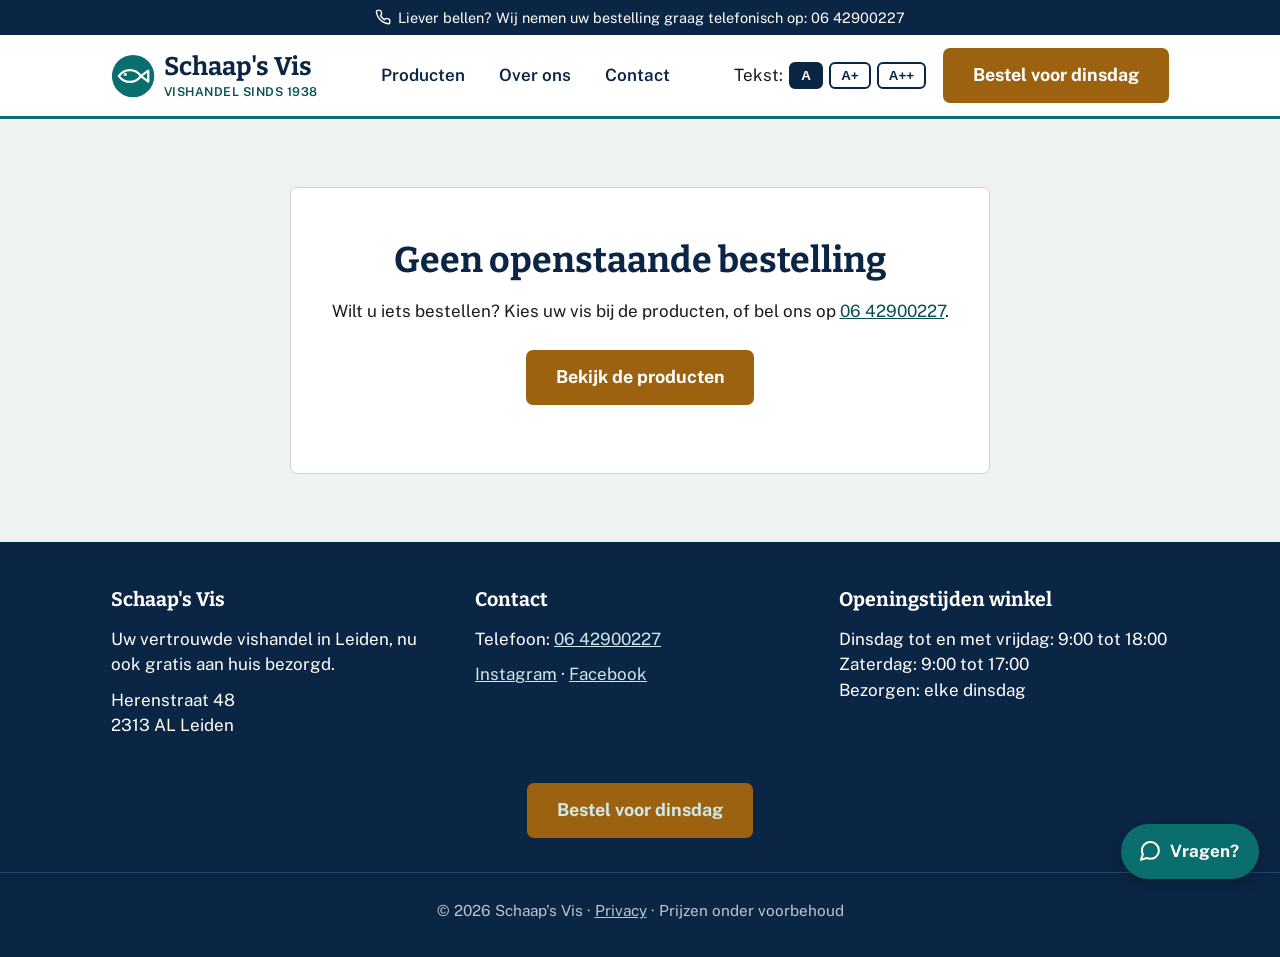
==== commit 5e5b051e: "Site werkt weer: pagina's gebruiken de bestanden in de hoofdmap De opmaak (style.css) en scripts sto" ====
--- a/bedankt.html
+++ b/bedankt.html
@@ -7,7 +7,7 @@
 <link rel="preconnect" href="https://fonts.googleapis.com">
 <link rel="preconnect" href="https://fonts.gstatic.com" crossorigin>
 <link href="https://fonts.googleapis.com/css2?family=Bitter:wght@700&family=Public+Sans:wght@400;600;700&display=swap" rel="stylesheet">
-<link rel="stylesheet" href="css/style.css">
+<link rel="stylesheet" href="style.css">
 </head>
 <body>
 
@@ -15,14 +15,14 @@
 
 <div class="top-balk">
   <div class="container">
-    <span><svg class="icoon-klein" viewBox="0 0 24 24" fill="none" stroke="currentColor" stroke-width="2" stroke-linecap="round" stroke-linejoin="round" aria-hidden="true" focusable="false"><path d="M22 16.9v3a2 2 0 0 1-2.2 2 19.8 19.8 0 0 1-8.6-3.1 19.5 19.5 0 0 1-6-6A19.8 19.8 0 0 1 2.1 4.2 2 2 0 0 1 4.1 2h3a2 2 0 0 1 2 1.7c.1 1 .4 1.9.7 2.8a2 2 0 0 1-.5 2.1L8.1 9.9a16 16 0 0 0 6 6l1.3-1.3a2 2 0 0 1 2.1-.4c.9.3 1.8.6 2.8.7a2 2 0 0 1 1.7 2z"/></svg> Liever bellen? Wij nemen uw bestelling graag telefonisch op: <a href="tel:+31642900227">06 42900227</a></span>
+    <span><svg class="icoon-klein" width="16" height="16" viewBox="0 0 24 24" fill="none" stroke="currentColor" stroke-width="2" stroke-linecap="round" stroke-linejoin="round" aria-hidden="true" focusable="false"><path d="M22 16.9v3a2 2 0 0 1-2.2 2 19.8 19.8 0 0 1-8.6-3.1 19.5 19.5 0 0 1-6-6A19.8 19.8 0 0 1 2.1 4.2 2 2 0 0 1 4.1 2h3a2 2 0 0 1 2 1.7c.1 1 .4 1.9.7 2.8a2 2 0 0 1-.5 2.1L8.1 9.9a16 16 0 0 0 6 6l1.3-1.3a2 2 0 0 1 2.1-.4c.9.3 1.8.6 2.8.7a2 2 0 0 1 1.7 2z"/></svg> Liever bellen? Wij nemen uw bestelling graag telefonisch op: <a href="tel:+31642900227">06 42900227</a></span>
   </div>
 </div>
 
 <header class="hoofd">
   <div class="container">
     <a href="index.html" class="logo" aria-label="Schaap's Vis, naar de homepage">
-      <svg class="logo-merk" viewBox="0 0 48 48" aria-hidden="true" focusable="false"><circle cx="24" cy="24" r="23" fill="#0b6e6e"/><path d="M8.5 24c6.5-8.5 17.5-8.5 24 0-6.5 8.5-17.5 8.5-24 0z" fill="none" stroke="#fff" stroke-width="2.4" stroke-linejoin="round"/><path d="M32.5 24l8-6v12l-8-6z" fill="none" stroke="#fff" stroke-width="2.4" stroke-linejoin="round"/><circle cx="15.5" cy="22.2" r="1.7" fill="#fff"/></svg>
+      <svg class="logo-merk" width="44" height="44" viewBox="0 0 48 48" aria-hidden="true" focusable="false"><circle cx="24" cy="24" r="23" fill="#0b6e6e"/><path d="M8.5 24c6.5-8.5 17.5-8.5 24 0-6.5 8.5-17.5 8.5-24 0z" fill="none" stroke="#fff" stroke-width="2.4" stroke-linejoin="round"/><path d="M32.5 24l8-6v12l-8-6z" fill="none" stroke="#fff" stroke-width="2.4" stroke-linejoin="round"/><circle cx="15.5" cy="22.2" r="1.7" fill="#fff"/></svg>
       <span class="logo-tekst">Schaap's Vis<small>vishandel sinds 1938</small></span>
     </a>
     <nav class="hoofdmenu" aria-label="Hoofdmenu">
@@ -80,11 +80,11 @@
   <p class="copyright">&copy; 2026 Schaap's Vis · <a href="privacy.html">Privacy</a> · Prijzen onder voorbehoud</p>
 </footer>
 
-<script src="js/instellingen.js"></script>
-<script src="js/products.js"></script>
-<script src="js/cart.js"></script>
-<script src="js/site.js"></script>
-<script src="js/faq-chat.js"></script>
+<script src="instellingen.js"></script>
+<script src="products.js"></script>
+<script src="cart.js"></script>
+<script src="site.js"></script>
+<script src="faq-chat.js"></script>
 <script>window.va = window.va || function () { (window.vaq = window.vaq || []).push(arguments); };</script>
 <script defer src="/_vercel/insights/script.js"></script>
 <script>
@@ -99,7 +99,7 @@
     }
 
     const tel = `<a href="${INSTELLINGEN.telefoonLink}">${INSTELLINGEN.telefoon}</a>`;
-    const vinkje = `<div class="bedankt-icoon" aria-hidden="true"><svg viewBox="0 0 24 24" fill="none" stroke="currentColor" stroke-width="2.2" stroke-linecap="round" stroke-linejoin="round"><path d="M22 11.1V12a10 10 0 1 1-5.9-9.1"/><path d="M22 4L12 14l-3-3"/></svg></div>`;
+    const vinkje = `<div class="bedankt-icoon" aria-hidden="true"><svg width="64" height="64" viewBox="0 0 24 24" fill="none" stroke="currentColor" stroke-width="2.2" stroke-linecap="round" stroke-linejoin="round"><path d="M22 11.1V12a10 10 0 1 1-5.9-9.1"/><path d="M22 4L12 14l-3-3"/></svg></div>`;
 
     if (b && b.verzonden) {
       const moment = b.gegevens && b.gegevens.bezorgmoment ? b.gegevens.bezorgmoment.toLowerCase() : "";
--- a/style.css
+++ b/style.css
@@ -0,0 +1,2105 @@
+/* Schaap's Vis - Bezorgservice
+   Ontworpen voor een oudere doelgroep: grote letters, veel contrast,
+   grote knoppen, weinig afleiding. */
+
+:root {
+  --kleur-donker: #0b2545;
+  --kleur-zee: #0b6e6e;
+  --kleur-zee-donker: #084f4f;
+  --kleur-accent: #9c6210;
+  --kleur-accent-donker: #7d4e0d;
+  --kleur-tegel: #eef3f2;
+  --kleur-wit: #ffffff;
+  --kleur-tekst: #1a1a1a;
+  --kleur-rand: #d8d2c4;
+  --radius: 7px;
+  --font-basis: 17px;
+  --font-koppen: "Bitter", Georgia, "Times New Roman", serif;
+  --font-tekst: "Public Sans", Arial, Helvetica, sans-serif;
+}
+
+* {
+  box-sizing: border-box;
+}
+
+html {
+  font-size: var(--font-basis);
+}
+
+html[data-tekstgrootte="groot"] {
+  font-size: 20px;
+}
+
+html {
+  scroll-behavior: smooth;
+  scroll-padding-top: 6rem;
+}
+
+html[data-tekstgrootte="extra-groot"] {
+  font-size: 23px;
+}
+
+body {
+  margin: 0;
+  font-family: var(--font-tekst);
+  font-weight: 400;
+  color: var(--kleur-tekst);
+  background: var(--kleur-tegel);
+  line-height: 1.5;
+}
+
+h1,
+h2,
+h3 {
+  font-family: var(--font-koppen);
+  font-weight: 700;
+}
+
+a {
+  color: var(--kleur-zee-donker);
+}
+
+img {
+  max-width: 100%;
+}
+
+.container {
+  max-width: 1100px;
+  margin: 0 auto;
+  padding: 0 1.25rem;
+}
+
+/* ---------- Header ---------- */
+
+.top-balk {
+  background: var(--kleur-donker);
+  color: var(--kleur-wit);
+  font-size: 0.85rem;
+  padding: 0.4rem 0;
+}
+
+.top-balk .container {
+  display: flex;
+  flex-wrap: wrap;
+  gap: 0.5rem 1.5rem;
+  justify-content: center;
+}
+
+.top-balk a {
+  color: var(--kleur-wit);
+  text-decoration: none;
+}
+
+.top-balk a:hover {
+  text-decoration: underline;
+}
+
+header.hoofd {
+  background: var(--kleur-wit);
+  border-bottom: 3px solid var(--kleur-zee);
+  position: sticky;
+  top: 0;
+  z-index: 50;
+}
+
+.hoofd .container {
+  display: flex;
+  align-items: center;
+  justify-content: space-between;
+  flex-wrap: wrap;
+  gap: 0.75rem;
+  padding-top: 0.75rem;
+  padding-bottom: 0.75rem;
+}
+
+.logo {
+  display: flex;
+  align-items: center;
+  gap: 0.5rem;
+  font-size: 1.5rem;
+  font-weight: 700;
+  color: var(--kleur-donker);
+  text-decoration: none;
+}
+
+.logo-merk {
+  width: 2.6rem;
+  height: 2.6rem;
+  flex-shrink: 0;
+}
+
+.logo-tekst {
+  display: flex;
+  flex-direction: column;
+  line-height: 1.1;
+  font-family: var(--font-koppen);
+}
+
+.logo-tekst small {
+  font-family: var(--font-tekst);
+  font-size: 0.72rem;
+  font-weight: 600;
+  letter-spacing: 0.04em;
+  text-transform: uppercase;
+  color: var(--kleur-zee-donker);
+  margin-top: 0.2rem;
+}
+
+.header-acties {
+  display: flex;
+  align-items: center;
+  gap: 1rem;
+}
+
+.knop-header {
+  min-height: 0;
+  padding: 0.7rem 1.2rem;
+  font-size: 1rem;
+  white-space: nowrap;
+}
+
+.winkelwagen-item {
+  display: none;
+}
+
+html.wagen-gevuld .winkelwagen-item {
+  display: list-item;
+}
+
+nav.hoofdmenu ul {
+  list-style: none;
+  display: flex;
+  flex-wrap: wrap;
+  gap: 0.25rem 1.5rem;
+  margin: 0;
+  padding: 0;
+  align-items: center;
+}
+
+nav.hoofdmenu a {
+  text-decoration: none;
+  font-weight: 600;
+  color: var(--kleur-donker);
+  padding: 0.5rem 0.25rem;
+  display: inline-block;
+}
+
+nav.hoofdmenu a:hover,
+nav.hoofdmenu a.actief {
+  color: var(--kleur-zee-donker);
+  border-bottom: 3px solid var(--kleur-accent);
+}
+
+.winkelwagen-link {
+  background: var(--kleur-zee);
+  color: var(--kleur-wit) !important;
+  border-radius: 999px;
+  padding: 0.6rem 1.1rem !important;
+  border-bottom: none !important;
+}
+
+.winkelwagen-link:hover {
+  background: var(--kleur-zee-donker);
+  border-bottom: none !important;
+}
+
+#cart-badge {
+  background: var(--kleur-accent);
+  color: var(--kleur-wit);
+  border-radius: 999px;
+  padding: 0.05rem 0.55rem;
+  font-size: 0.85rem;
+  margin-left: 0.3rem;
+}
+
+.tekstgrootte-knoppen {
+  display: flex;
+  gap: 0.35rem;
+  align-items: center;
+}
+
+.tekstgrootte-knoppen button {
+  background: var(--kleur-wit);
+  border: 2px solid var(--kleur-donker);
+  color: var(--kleur-donker);
+  border-radius: 6px;
+  cursor: pointer;
+  font-weight: 700;
+  padding: 0.25rem 0.6rem;
+}
+
+.tekstgrootte-knoppen button:hover,
+.tekstgrootte-knoppen button.actief {
+  background: var(--kleur-donker);
+  color: var(--kleur-wit);
+}
+
+/* ---------- Knoppen ---------- */
+
+.knop {
+  display: inline-block;
+  font-size: 1.05rem;
+  font-weight: 700;
+  padding: 0.9rem 1.75rem;
+  border-radius: var(--radius);
+  text-decoration: none;
+  cursor: pointer;
+  border: none;
+  min-height: 3.25rem;
+  line-height: 1.4rem;
+}
+
+.knop-primair {
+  background: var(--kleur-accent);
+  color: var(--kleur-wit);
+}
+
+.knop-primair:hover {
+  background: var(--kleur-accent-donker);
+}
+
+.knop-secundair {
+  background: var(--kleur-wit);
+  color: var(--kleur-zee-donker);
+  border: 2px solid var(--kleur-zee);
+}
+
+.knop-secundair:hover {
+  background: #eef7f7;
+}
+
+.knop-groot {
+  font-size: 1.25rem;
+  padding: 1.1rem 2.25rem;
+  width: 100%;
+}
+
+.knop:disabled {
+  opacity: 0.5;
+  cursor: not-allowed;
+}
+
+/* ---------- Hero ---------- */
+
+.hero {
+  background: linear-gradient(135deg, var(--kleur-zee), var(--kleur-zee-donker));
+  color: var(--kleur-wit);
+  padding: 3.5rem 0;
+}
+
+.hero .container {
+  display: grid;
+  grid-template-columns: 1.2fr 1fr;
+  gap: 2rem;
+  align-items: center;
+}
+
+.hero h1 {
+  font-size: 2.7rem;
+  margin: 0 0 1rem;
+  line-height: 1.15;
+}
+
+.hero-label {
+  display: inline-block;
+  background: rgba(255, 255, 255, 0.14);
+  border: 1px solid rgba(255, 255, 255, 0.35);
+  border-radius: 999px;
+  padding: 0.3rem 0.9rem;
+  font-size: 0.9rem;
+  font-weight: 600;
+  margin: 0 0 1.1rem;
+}
+
+.hero-sub {
+  font-size: 1.25rem;
+  margin: 0 0 1.75rem;
+  max-width: 34rem;
+}
+
+.knop-hero {
+  font-size: 1.2rem;
+  padding: 1rem 2rem;
+  box-shadow: 0 6px 18px rgba(0, 0, 0, 0.22);
+}
+
+.knop-licht {
+  background: transparent;
+  color: var(--kleur-wit);
+  border: 2px solid rgba(255, 255, 255, 0.85);
+  display: inline-flex;
+  align-items: center;
+  gap: 0.5rem;
+}
+
+.knop-licht:hover {
+  background: rgba(255, 255, 255, 0.12);
+}
+
+.knop-icoon {
+  width: 1.15rem;
+  height: 1.15rem;
+}
+
+.icoon-klein {
+  width: 0.95rem;
+  height: 0.95rem;
+  vertical-align: -0.12rem;
+  margin-right: 0.2rem;
+}
+
+.hero-beeld {
+  display: flex;
+  justify-content: center;
+}
+
+.hero-illustratie {
+  display: block;
+  width: 100%;
+  max-width: 440px;
+  height: auto;
+}
+
+.hero-beeld.met-foto .hero-illustratie {
+  display: none;
+}
+
+img[data-bronnen]:not([src]) {
+  display: none;
+}
+
+.hero-foto {
+  display: none;
+  width: 100%;
+  max-width: 480px;
+  aspect-ratio: 5 / 4;
+  object-fit: cover;
+  border-radius: 14px;
+  box-shadow: 0 16px 40px rgba(0, 0, 0, 0.3);
+}
+
+.hero-beeld.met-foto .hero-foto {
+  display: block;
+}
+
+.hero-knoppen {
+  display: flex;
+  gap: 1rem;
+  flex-wrap: wrap;
+}
+
+@media (max-width: 800px) {
+  .hero .container {
+    grid-template-columns: 1fr;
+    text-align: center;
+  }
+  .hero h1 {
+    font-size: 2.1rem;
+  }
+  .hero-sub {
+    margin-left: auto;
+    margin-right: auto;
+  }
+  .hero-knoppen {
+    justify-content: center;
+  }
+  .hero-illustratie {
+    max-width: 300px;
+  }
+}
+
+/* ---------- Secties ---------- */
+
+section {
+  padding: 4rem 0;
+}
+
+section h2 {
+  font-size: 2rem;
+  line-height: 1.25;
+  color: var(--kleur-donker);
+  text-align: center;
+  margin: 0 0 1rem;
+}
+
+section h2 + .stappen,
+section h2 + .belofte-grid,
+section h2 + .cijfers,
+section h2 + .voor-na {
+  margin-top: 2rem;
+}
+
+.stappen {
+  display: grid;
+  grid-template-columns: repeat(3, 1fr);
+  gap: 1.5rem;
+}
+
+.stap {
+  background: var(--kleur-wit);
+  border: 1px solid var(--kleur-rand);
+  border-radius: var(--radius);
+  padding: 1.75rem;
+  text-align: center;
+}
+
+.stap .stap-nummer {
+  display: inline-flex;
+  align-items: center;
+  justify-content: center;
+  width: 2.75rem;
+  height: 2.75rem;
+  border-radius: 50%;
+  background: var(--kleur-accent);
+  color: var(--kleur-wit);
+  font-weight: 700;
+  font-size: 1.2rem;
+  margin-bottom: 0.75rem;
+}
+
+.stap h3 {
+  margin: 0.25rem 0 0.5rem;
+  color: var(--kleur-donker);
+}
+
+@media (max-width: 800px) {
+  .stappen {
+    grid-template-columns: 1fr;
+  }
+}
+
+.uitleg-blok {
+  background: var(--kleur-wit);
+  border: 1px solid var(--kleur-rand);
+  border-radius: var(--radius);
+  padding: 2rem;
+  max-width: 800px;
+  margin: 0 auto;
+}
+
+.gebied-strook {
+  background: var(--kleur-donker);
+  color: var(--kleur-wit);
+  text-align: center;
+  padding: 2.5rem 0;
+}
+
+.gebied-strook h2 {
+  color: var(--kleur-wit);
+}
+
+/* ---------- Producten ---------- */
+
+.producten-intro {
+  text-align: center;
+  max-width: 700px;
+  margin: 0 auto 2.5rem;
+}
+
+.producten-grid {
+  display: grid;
+  grid-template-columns: repeat(auto-fit, minmax(240px, 1fr));
+  gap: 1.5rem;
+}
+
+.product-kaart {
+  background: var(--kleur-wit);
+  border: 1px solid var(--kleur-rand);
+  border-radius: var(--radius);
+  padding: 1.5rem;
+  display: flex;
+  flex-direction: column;
+  gap: 0.6rem;
+}
+
+.product-plaatje {
+  display: flex;
+  align-items: center;
+  justify-content: center;
+  height: 7rem;
+  border-radius: var(--radius);
+  background: var(--kleur-tegel);
+  color: var(--kleur-zee);
+  overflow: hidden;
+}
+
+.product-icoon svg {
+  width: 4.5rem;
+  height: 3rem;
+}
+
+.product-plaatje.met-foto {
+  height: 10rem;
+  background: none;
+}
+
+.product-foto {
+  width: 100%;
+  height: 100%;
+  object-fit: cover;
+}
+
+.product-omschrijving {
+  margin: -0.2rem 0 0;
+  color: #444;
+  font-size: 0.95rem;
+}
+
+.product-kaart h3 {
+  margin: 0;
+  color: var(--kleur-donker);
+  font-size: 1.2rem;
+}
+
+.product-eenheid {
+  color: #555;
+  font-size: 0.95rem;
+}
+
+.product-prijs {
+  font-size: 1.3rem;
+  font-weight: 700;
+  color: var(--kleur-zee-donker);
+}
+
+.product-acties {
+  margin-top: auto;
+  display: flex;
+  flex-wrap: wrap;
+  align-items: center;
+  gap: 0.6rem;
+}
+
+.product-acties .aantal-kiezer {
+  flex-shrink: 0;
+}
+
+.product-acties .toevoegen-knop {
+  flex: 1 1 8rem;
+  padding-left: 1rem;
+  padding-right: 1rem;
+}
+
+.aantal-kiezer {
+  display: flex;
+  align-items: center;
+  border: 2px solid var(--kleur-rand);
+  border-radius: 8px;
+  overflow: hidden;
+}
+
+.aantal-kiezer button {
+  background: var(--kleur-tegel);
+  border: none;
+  font-size: 1.3rem;
+  width: 2.5rem;
+  height: 2.75rem;
+  cursor: pointer;
+  font-weight: 700;
+}
+
+.aantal-kiezer input {
+  width: 2.75rem;
+  text-align: center;
+  border: none;
+  font-size: 1.1rem;
+  height: 2.75rem;
+  -moz-appearance: textfield;
+}
+
+.toegevoegd-melding {
+  color: var(--kleur-zee-donker);
+  font-weight: 700;
+  font-size: 0.95rem;
+  min-height: 1.4rem;
+}
+
+/* ---------- Winkelwagen ---------- */
+
+.winkelwagen-tabel {
+  width: 100%;
+  border-collapse: collapse;
+  background: var(--kleur-wit);
+  border: 1px solid var(--kleur-rand);
+  border-radius: var(--radius);
+  overflow: hidden;
+}
+
+.winkelwagen-tabel th,
+.winkelwagen-tabel td {
+  padding: 1rem;
+  text-align: left;
+  border-bottom: 1px solid var(--kleur-rand);
+  vertical-align: middle;
+}
+
+.winkelwagen-tabel th {
+  background: var(--kleur-tegel);
+}
+
+.verwijder-knop {
+  background: none;
+  border: 2px solid var(--kleur-accent);
+  color: var(--kleur-accent-donker);
+  border-radius: 6px;
+  padding: 0.4rem 0.75rem;
+  cursor: pointer;
+  font-weight: 700;
+}
+
+.verwijder-knop:hover {
+  background: var(--kleur-accent);
+  color: var(--kleur-wit);
+}
+
+.winkelwagen-totaal {
+  display: flex;
+  justify-content: flex-end;
+  gap: 1rem;
+  align-items: center;
+  padding: 1.5rem 0;
+  font-size: 1.4rem;
+  font-weight: 700;
+  color: var(--kleur-donker);
+}
+
+.winkelwagen-leeg {
+  text-align: center;
+  padding: 3rem 1rem;
+  background: var(--kleur-wit);
+  border: 1px solid var(--kleur-rand);
+  border-radius: var(--radius);
+}
+
+.winkelwagen-acties {
+  display: flex;
+  justify-content: space-between;
+  flex-wrap: wrap;
+  gap: 1rem;
+  margin-top: 1.5rem;
+}
+
+/* ---------- Formulier ---------- */
+
+.bestel-layout {
+  display: grid;
+  grid-template-columns: 1.4fr 1fr;
+  gap: 2rem;
+  align-items: start;
+}
+
+@media (max-width: 850px) {
+  .bestel-layout {
+    grid-template-columns: 1fr;
+  }
+}
+
+.formulier-blok {
+  background: var(--kleur-wit);
+  border: 1px solid var(--kleur-rand);
+  border-radius: var(--radius);
+  padding: 1.75rem;
+}
+
+.formulier-blok label {
+  display: block;
+  font-weight: 700;
+  margin: 1.1rem 0 0.4rem;
+  color: var(--kleur-donker);
+}
+
+.formulier-blok label:first-of-type {
+  margin-top: 0;
+}
+
+.formulier-blok input,
+.formulier-blok select,
+.formulier-blok textarea {
+  width: 100%;
+  padding: 0.75rem;
+  font-size: 1.05rem;
+  border: 2px solid var(--kleur-rand);
+  border-radius: 8px;
+  font-family: inherit;
+}
+
+.formulier-blok input:focus,
+.formulier-blok select:focus,
+.formulier-blok textarea:focus {
+  outline: 3px solid var(--kleur-zee);
+  border-color: var(--kleur-zee);
+}
+
+.formulier-rij {
+  display: grid;
+  grid-template-columns: 1fr 1fr;
+  gap: 1rem;
+}
+
+@media (max-width: 500px) {
+  .formulier-rij {
+    grid-template-columns: 1fr;
+  }
+}
+
+.bezorgmoment-keuze {
+  border: none;
+  padding: 0;
+  margin: 1.1rem 0 0;
+}
+
+.bezorgmoment-keuze legend {
+  font-weight: 700;
+  color: var(--kleur-donker);
+  padding: 0;
+  margin-bottom: 0.5rem;
+  font-size: 1.05rem;
+}
+
+.bezorgmoment-opties {
+  display: flex;
+  flex-direction: column;
+  gap: 0.75rem;
+}
+
+.bezorgmoment-optie {
+  display: flex;
+  align-items: center;
+  gap: 0.9rem;
+  border: 2px solid var(--kleur-rand);
+  border-radius: var(--radius);
+  padding: 1rem 1.25rem;
+  font-size: 1.05rem;
+  cursor: pointer;
+  background: var(--kleur-wit);
+}
+
+.bezorgmoment-optie input {
+  width: 1.5rem;
+  height: 1.5rem;
+  padding: 0;
+  margin: 0;
+  flex-shrink: 0;
+  accent-color: var(--kleur-zee);
+}
+
+.bezorgmoment-optie:has(input:checked) {
+  border-color: var(--kleur-zee);
+  background: #eef7f7;
+}
+
+.bezorgmoment-optie:has(input:focus-visible) {
+  outline: 3px solid var(--kleur-zee);
+  outline-offset: 2px;
+}
+
+.overzicht-blok {
+  background: var(--kleur-wit);
+  border: 1px solid var(--kleur-rand);
+  border-radius: var(--radius);
+  padding: 1.75rem;
+  position: sticky;
+  top: 6rem;
+}
+
+.overzicht-blok h2 {
+  text-align: left;
+  font-size: 1.3rem;
+  margin-top: 0;
+}
+
+.overzicht-regel {
+  display: flex;
+  justify-content: space-between;
+  padding: 0.5rem 0;
+  border-bottom: 1px solid var(--kleur-rand);
+}
+
+.overzicht-totaal {
+  display: flex;
+  justify-content: space-between;
+  font-size: 1.3rem;
+  font-weight: 700;
+  padding-top: 1rem;
+  color: var(--kleur-donker);
+}
+
+.let-op {
+  background: #fff4e8;
+  border: 2px solid var(--kleur-accent);
+  border-radius: var(--radius);
+  padding: 1rem 1.25rem;
+  margin-top: 1.25rem;
+  font-size: 0.95rem;
+}
+
+/* ---------- Bedankt ---------- */
+
+.bedankt-blok {
+  background: var(--kleur-wit);
+  border: 1px solid var(--kleur-rand);
+  border-radius: var(--radius);
+  padding: 3rem 2rem;
+  text-align: center;
+  max-width: 700px;
+  margin: 0 auto;
+}
+
+.bedankt-icoon {
+  font-size: 4.5rem;
+}
+
+/* ---------- Contact ---------- */
+
+.contact-grid {
+  display: grid;
+  grid-template-columns: 1fr 1fr;
+  gap: 2rem;
+}
+
+@media (max-width: 800px) {
+  .contact-grid {
+    grid-template-columns: 1fr;
+  }
+}
+
+.contact-kaart {
+  background: var(--kleur-wit);
+  border: 1px solid var(--kleur-rand);
+  border-radius: var(--radius);
+  padding: 1.75rem;
+}
+
+.contact-kaart h3 {
+  margin-top: 0;
+  color: var(--kleur-donker);
+}
+
+.contact-regel {
+  display: flex;
+  gap: 0.6rem;
+  margin: 0.5rem 0;
+  font-size: 1.05rem;
+}
+
+/* ---------- Footer ---------- */
+
+footer.hoofd-footer {
+  background: var(--kleur-donker);
+  color: var(--kleur-wit);
+  margin-top: 0;
+  padding: 2.5rem 0 1.5rem;
+}
+
+footer.hoofd-footer .footer-grid {
+  display: grid;
+  grid-template-columns: repeat(3, 1fr);
+  gap: 2rem;
+}
+
+footer.hoofd-footer h4 {
+  margin-top: 0;
+}
+
+footer.hoofd-footer a {
+  color: #cfe8e8;
+}
+
+footer.hoofd-footer .copyright {
+  text-align: center;
+  margin-top: 2rem;
+  padding-top: 1.5rem;
+  border-top: 1px solid #24466b;
+  font-size: 0.9rem;
+  color: #b7c6d6;
+}
+
+@media (max-width: 800px) {
+  footer.hoofd-footer .footer-grid {
+    grid-template-columns: 1fr;
+  }
+}
+
+/* ---------- Video uitleg ---------- */
+
+.sectie-intro {
+  text-align: center;
+  max-width: 700px;
+  margin: 0 auto 2rem;
+}
+
+.placeholder-tekst {
+  color: var(--kleur-accent-donker);
+  font-style: italic;
+}
+
+.video-omslag {
+  position: relative;
+  max-width: 800px;
+  margin: 0 auto;
+  aspect-ratio: 16 / 9;
+  background: var(--kleur-wit);
+  border: 1px solid var(--kleur-rand);
+  border-radius: var(--radius);
+  overflow: hidden;
+  display: flex;
+  align-items: center;
+  justify-content: center;
+  text-align: center;
+  padding: 1.5rem;
+}
+
+.video-omslag iframe {
+  position: absolute;
+  inset: 0;
+  width: 100%;
+  height: 100%;
+  border: 0;
+  border-radius: var(--radius);
+}
+
+/* ---------- Over ons ---------- */
+
+.over-ons {
+  background: var(--kleur-wit);
+}
+
+.over-ons-layout {
+  display: grid;
+  grid-template-columns: 1fr;
+  gap: 2rem;
+  align-items: center;
+  max-width: 760px;
+  margin: 2rem auto 0;
+}
+
+.over-ons-layout.met-foto {
+  grid-template-columns: 1fr 1.3fr;
+  max-width: none;
+}
+
+.over-ons-foto {
+  width: 100%;
+  aspect-ratio: 4 / 3;
+  object-fit: cover;
+  border-radius: var(--radius);
+  border: 1px solid var(--kleur-rand);
+}
+
+.over-ons-tekst p {
+  font-size: 1.1rem;
+  margin: 0 0 1rem;
+}
+
+.over-ons-tekst p:last-child {
+  margin-bottom: 0;
+}
+
+@media (max-width: 800px) {
+  .over-ons-layout {
+    grid-template-columns: 1fr;
+  }
+}
+
+.over-ons-verhalen {
+  display: flex;
+  flex-direction: column;
+  gap: 1.75rem;
+  margin-top: 2.5rem;
+}
+
+.tijdlijn-blok {
+  background: var(--kleur-wit);
+  border: 1px solid var(--kleur-rand);
+  border-radius: var(--radius);
+  padding: 1.75rem;
+}
+
+.tijdlijn-blok h3 {
+  margin: 0 0 1.25rem;
+  color: var(--kleur-donker);
+}
+
+.tijdlijn-blok p {
+  margin: 0;
+  font-size: 1.05rem;
+}
+
+.tijdlijn-markers {
+  position: relative;
+  display: flex;
+  justify-content: space-between;
+  align-items: center;
+  margin-bottom: 1.25rem;
+}
+
+.tijdlijn-markers::before {
+  content: "";
+  position: absolute;
+  left: 0;
+  right: 0;
+  top: 50%;
+  height: 2px;
+  background: var(--kleur-rand);
+}
+
+.tijdlijn-marker {
+  position: relative;
+  background: var(--kleur-zee);
+  color: var(--kleur-wit);
+  font-weight: 700;
+  font-size: 0.85rem;
+  padding: 0.4rem 0.85rem;
+  border-radius: 999px;
+  white-space: nowrap;
+}
+
+.pull-quote {
+  padding: 0.25rem 0 0.25rem 1.75rem;
+  border-left: 6px solid var(--kleur-accent);
+}
+
+.pull-quote h3 {
+  margin: 0 0 0.5rem;
+  color: var(--kleur-donker);
+  font-size: 1.1rem;
+}
+
+.pull-quote {
+  margin: 2.5rem auto 0;
+  max-width: 820px;
+}
+
+.pull-quote blockquote {
+  margin: 0;
+}
+
+.pull-quote p {
+  margin: 0;
+  font-size: 1.25rem;
+  font-style: italic;
+  color: var(--kleur-donker);
+  line-height: 1.55;
+}
+
+.pull-quote figcaption {
+  margin-top: 0.75rem;
+  font-weight: 700;
+  color: var(--kleur-zee-donker);
+}
+
+@media (max-width: 500px) {
+  .tijdlijn-markers {
+    flex-direction: column;
+    align-items: flex-start;
+    gap: 0.5rem;
+  }
+  .tijdlijn-markers::before {
+    display: none;
+  }
+}
+
+/* ---------- FAQ-chatwidget ---------- */
+
+.faq-chat {
+  position: fixed;
+  right: 1.25rem;
+  bottom: 1.25rem;
+  z-index: 100;
+  display: flex;
+  flex-direction: column;
+  align-items: flex-end;
+  gap: 0.75rem;
+}
+
+.faq-chat-knop {
+  width: 3.75rem;
+  height: 3.75rem;
+  border-radius: 50%;
+  background: var(--kleur-zee);
+  color: var(--kleur-wit);
+  border: none;
+  font-size: 1.75rem;
+  cursor: pointer;
+  box-shadow: 0 4px 14px rgba(0, 0, 0, 0.25);
+  display: flex;
+  align-items: center;
+  justify-content: center;
+  transition: background 0.2s, transform 0.2s;
+}
+
+.faq-chat-knop:hover {
+  background: var(--kleur-zee-donker);
+  transform: scale(1.05);
+}
+
+.faq-chat-venster {
+  width: min(340px, calc(100vw - 2.5rem));
+  max-height: min(480px, calc(100vh - 8rem));
+  background: var(--kleur-wit);
+  border: 1px solid var(--kleur-rand);
+  border-radius: var(--radius);
+  box-shadow: 0 10px 30px rgba(0, 0, 0, 0.2);
+  display: flex;
+  flex-direction: column;
+  overflow: hidden;
+  opacity: 0;
+  transform: translateY(12px) scale(0.97);
+  transform-origin: bottom right;
+  transition: opacity 0.22s ease, transform 0.22s ease;
+  pointer-events: none;
+}
+
+.faq-chat-open .faq-chat-venster {
+  opacity: 1;
+  transform: translateY(0) scale(1);
+  pointer-events: auto;
+}
+
+.faq-chat-header {
+  background: var(--kleur-donker);
+  color: var(--kleur-wit);
+  padding: 0.9rem 1rem;
+  display: flex;
+  align-items: center;
+  justify-content: space-between;
+  font-weight: 700;
+}
+
+.faq-chat-sluiten {
+  background: none;
+  border: none;
+  color: var(--kleur-wit);
+  font-size: 1.1rem;
+  cursor: pointer;
+  padding: 0.25rem 0.5rem;
+  line-height: 1;
+}
+
+.faq-chat-berichten {
+  flex: 1;
+  overflow-y: auto;
+  padding: 1rem;
+  display: flex;
+  flex-direction: column;
+  gap: 0.6rem;
+  min-height: 200px;
+}
+
+.faq-chat-bubbel {
+  padding: 0.65rem 0.9rem;
+  border-radius: var(--radius);
+  font-size: 0.95rem;
+  line-height: 1.4;
+  max-width: 85%;
+}
+
+.faq-chat-bubbel-vraag {
+  align-self: flex-end;
+  background: var(--kleur-zee);
+  color: var(--kleur-wit);
+}
+
+.faq-chat-bubbel-antwoord {
+  align-self: flex-start;
+  background: var(--kleur-tegel);
+  color: var(--kleur-tekst);
+  border: 1px solid var(--kleur-rand);
+}
+
+.faq-chat-vragenlijst {
+  display: flex;
+  flex-direction: column;
+  gap: 0.5rem;
+  padding-top: 0.2rem;
+}
+
+.faq-chat-vraagknop {
+  background: var(--kleur-wit);
+  color: var(--kleur-zee-donker);
+  border: 2px solid var(--kleur-zee);
+  border-radius: var(--radius);
+  padding: 0.65rem 0.9rem;
+  font-size: 1rem;
+  font-weight: 700;
+  text-align: left;
+  line-height: 1.35;
+  cursor: pointer;
+}
+
+.faq-chat-vraagknop:hover {
+  background: var(--kleur-zee);
+  color: var(--kleur-wit);
+}
+
+.faq-chat-vraagknop:focus-visible {
+  outline: 3px solid var(--kleur-accent);
+  outline-offset: 2px;
+}
+
+@media (max-width: 500px) {
+  .faq-chat {
+    right: 1rem;
+    bottom: 1rem;
+  }
+}
+
+/* ---------- Results bar ---------- */
+
+.results-balk {
+  background: var(--kleur-wit);
+  padding: 1.75rem 0;
+  border-bottom: 1px solid var(--kleur-rand);
+}
+
+.results-lijst {
+  display: grid;
+  grid-template-columns: repeat(3, 1fr);
+  gap: 1.5rem;
+  text-align: center;
+}
+
+.results-item {
+  display: flex;
+  flex-direction: column;
+  align-items: center;
+  gap: 0.4rem;
+  font-weight: 700;
+  color: var(--kleur-donker);
+  font-size: 1.05rem;
+}
+
+.results-icoon {
+  display: flex;
+  color: var(--kleur-donker);
+}
+
+.results-icoon svg {
+  width: 1.9rem;
+  height: 1.9rem;
+}
+
+@media (max-width: 800px) {
+  .results-lijst {
+    grid-template-columns: 1fr;
+  }
+}
+
+/* ---------- Problem-sectie ---------- */
+
+.probleem-lijst {
+  list-style: none;
+  padding: 0;
+  max-width: 650px;
+  margin: 0 auto;
+  display: flex;
+  flex-direction: column;
+  gap: 0.9rem;
+}
+
+.probleem-lijst li {
+  display: flex;
+  align-items: flex-start;
+  gap: 0.75rem;
+  background: var(--kleur-wit);
+  border: 1px solid var(--kleur-rand);
+  border-radius: var(--radius);
+  padding: 1rem 1.25rem;
+  font-size: 1.05rem;
+}
+
+.probleem-lijst li::before {
+  content: "✓";
+  color: var(--kleur-zee);
+  font-weight: 700;
+  font-size: 1.3rem;
+  line-height: 1.3;
+  flex-shrink: 0;
+}
+
+/* ---------- Offer-sectie ---------- */
+
+.aanbod-lijst {
+  list-style: none;
+  padding: 0;
+  max-width: 650px;
+  margin: 0 auto 2rem;
+  display: flex;
+  flex-direction: column;
+  gap: 0.9rem;
+}
+
+.aanbod-lijst li {
+  display: flex;
+  align-items: flex-start;
+  gap: 0.75rem;
+  background: var(--kleur-wit);
+  border: 1px solid var(--kleur-rand);
+  border-radius: var(--radius);
+  padding: 1rem 1.25rem;
+  font-size: 1.05rem;
+}
+
+.aanbod-lijst li::before {
+  content: "✓";
+  color: var(--kleur-accent);
+  font-weight: 700;
+  font-size: 1.3rem;
+  line-height: 1.3;
+  flex-shrink: 0;
+}
+
+.aanbod-cta {
+  text-align: center;
+}
+
+/* ---------- Testimonials ---------- */
+
+.testimonials-grid {
+  display: grid;
+  grid-template-columns: repeat(2, 1fr);
+  gap: 2rem;
+}
+
+.pull-quote .testimonial-naam {
+  margin-top: 0.75rem;
+  font-size: 1rem;
+  font-style: normal;
+  font-weight: 700;
+  color: var(--kleur-zee-donker);
+}
+
+@media (max-width: 700px) {
+  .testimonials-grid {
+    grid-template-columns: 1fr;
+  }
+}
+
+/* ---------- Trust-bar ---------- */
+
+.trust-balk {
+  background: var(--kleur-donker);
+  padding: 2.5rem 0;
+  border-top: 3px dotted var(--kleur-zee);
+  border-bottom: 3px dotted var(--kleur-zee);
+}
+
+.trust-lijst {
+  display: grid;
+  grid-template-columns: repeat(3, 1fr);
+  gap: 1.5rem;
+  text-align: center;
+}
+
+.trust-item {
+  font-family: var(--font-koppen);
+  font-weight: 700;
+  font-size: 1.35rem;
+  color: var(--kleur-wit);
+}
+
+@media (max-width: 800px) {
+  .trust-lijst {
+    grid-template-columns: 1fr;
+  }
+}
+
+/* ---------- Footer CTA ---------- */
+
+.footer-cta {
+  text-align: center;
+  margin-top: 2rem;
+}
+
+/* =========================================================
+   StoryBrand-opbouw homepage (september 2026)
+   ========================================================= */
+
+.skip-link {
+  position: absolute;
+  left: -9999px;
+  top: 0;
+  background: var(--kleur-donker);
+  color: var(--kleur-wit);
+  padding: 0.75rem 1rem;
+  z-index: 200;
+}
+
+.skip-link:focus {
+  left: 1rem;
+  top: 1rem;
+}
+
+.sectie-kicker {
+  text-align: center;
+  text-transform: uppercase;
+  letter-spacing: 0.08em;
+  font-size: 0.85rem;
+  font-weight: 700;
+  color: var(--kleur-accent);
+  margin: 0 0 0.5rem;
+}
+
+.sectie-intro {
+  font-size: 1.1rem;
+  color: #333;
+}
+
+.sectie-cta {
+  text-align: center;
+  margin-top: 2.25rem;
+}
+
+.knop-groot-auto {
+  font-size: 1.2rem;
+  padding: 1rem 2.25rem;
+}
+
+.pagina-titel {
+  font-size: 2.1rem;
+  color: var(--kleur-donker);
+  text-align: center;
+  margin: 0 0 0.75rem;
+  line-height: 1.2;
+}
+
+.pagina-intro {
+  text-align: center;
+  font-size: 1.1rem;
+  margin: 0 auto 2rem;
+  max-width: 640px;
+}
+
+.container.smal {
+  max-width: 760px;
+}
+
+.kop-links {
+  text-align: left;
+  font-size: 1.4rem;
+  margin: 2rem 0 0.5rem;
+}
+
+/* ---------- Header responsive ---------- */
+
+@media (max-width: 1000px) {
+  .hoofd .container {
+    gap: 0.5rem 1rem;
+  }
+  .hoofdmenu {
+    order: 3;
+    width: 100%;
+  }
+  nav.hoofdmenu ul {
+    justify-content: center;
+  }
+}
+
+@media (max-width: 640px) {
+  header.hoofd {
+    position: static;
+  }
+  .header-acties {
+    display: contents;
+  }
+  .logo {
+    order: 1;
+    font-size: 1.25rem;
+  }
+  .knop-header {
+    order: 2;
+    padding: 0.6rem 0.9rem;
+    font-size: 0.95rem;
+  }
+  .hoofdmenu {
+    order: 3;
+  }
+  nav.hoofdmenu ul {
+    gap: 0 1rem;
+  }
+  .tekstgrootte-knoppen {
+    order: 4;
+    width: 100%;
+    justify-content: center;
+  }
+  .top-balk {
+    font-size: 0.8rem;
+  }
+}
+
+/* ---------- Probleem ---------- */
+
+.probleem-grid {
+  display: grid;
+  grid-template-columns: repeat(4, 1fr);
+  gap: 1.25rem;
+  margin-top: 2rem;
+}
+
+.probleem-kaart {
+  background: var(--kleur-wit);
+  border: 1px solid var(--kleur-rand);
+  border-radius: var(--radius);
+  padding: 1.5rem;
+}
+
+.probleem-kaart h3 {
+  margin: 0.75rem 0 0.5rem;
+  color: var(--kleur-donker);
+  font-size: 1.15rem;
+  line-height: 1.3;
+}
+
+.probleem-kaart p {
+  margin: 0;
+}
+
+.kaart-icoon {
+  width: 2.2rem;
+  height: 2.2rem;
+  color: var(--kleur-accent);
+}
+
+@media (max-width: 1000px) {
+  .probleem-grid {
+    grid-template-columns: repeat(2, 1fr);
+  }
+}
+
+@media (max-width: 560px) {
+  .probleem-grid {
+    grid-template-columns: 1fr;
+  }
+}
+
+/* ---------- Missie ---------- */
+
+.missie-sectie {
+  background: var(--kleur-donker);
+  color: var(--kleur-wit);
+  text-align: center;
+}
+
+.missie-sectie .sectie-kicker {
+  color: #f0c27a;
+}
+
+.missie-sectie h2 {
+  color: var(--kleur-wit);
+  max-width: 820px;
+  margin: 0 auto 1rem;
+  font-size: 2.1rem;
+}
+
+.missie-sectie p {
+  font-size: 1.2rem;
+  max-width: 640px;
+  margin: 0 auto;
+  color: #dbe6f0;
+}
+
+/* ---------- Over ons: tijdlijn ---------- */
+
+.tijdlijn {
+  list-style: none;
+  padding: 0;
+  margin: 2.5rem 0 0;
+  display: grid;
+  grid-template-columns: repeat(3, 1fr);
+  gap: 1.25rem;
+  position: relative;
+}
+
+.tijdlijn li {
+  display: flex;
+  flex-direction: column;
+  align-items: center;
+  text-align: center;
+  gap: 0.6rem;
+  position: relative;
+  z-index: 1;
+}
+
+.tijdlijn::before {
+  content: "";
+  position: absolute;
+  left: 16%;
+  right: 16%;
+  top: 1rem;
+  height: 2px;
+  background: var(--kleur-rand);
+}
+
+@media (max-width: 600px) {
+  .tijdlijn {
+    grid-template-columns: 1fr;
+  }
+  .tijdlijn::before {
+    display: none;
+  }
+}
+
+/* ---------- Oplossing ---------- */
+
+.oplossing-sectie .producten-grid {
+  margin-top: 2rem;
+  grid-template-columns: repeat(auto-fit, minmax(230px, 1fr));
+}
+
+/* ---------- Plan ---------- */
+
+.plan-sectie {
+  background: var(--kleur-wit);
+}
+
+.plan-sectie .stap {
+  background: var(--kleur-tegel);
+  border: none;
+}
+
+/* ---------- Beloftes ---------- */
+
+.belofte-grid {
+  list-style: none;
+  padding: 0;
+  margin: 0;
+  display: grid;
+  grid-template-columns: repeat(3, 1fr);
+  gap: 1rem;
+}
+
+.belofte-grid li {
+  background: var(--kleur-wit);
+  border: 1px solid var(--kleur-rand);
+  border-left: 5px solid var(--kleur-zee);
+  border-radius: var(--radius);
+  padding: 1.1rem 1.25rem;
+  display: flex;
+  flex-direction: column;
+  gap: 0.25rem;
+}
+
+.belofte-grid strong {
+  font-size: 1.1rem;
+  color: var(--kleur-donker);
+}
+
+@media (max-width: 900px) {
+  .belofte-grid {
+    grid-template-columns: repeat(2, 1fr);
+  }
+}
+
+@media (max-width: 560px) {
+  .belofte-grid {
+    grid-template-columns: 1fr;
+  }
+}
+
+/* ---------- Bewijs ---------- */
+
+.bewijs-sectie {
+  background: var(--kleur-wit);
+}
+
+.cijfers {
+  display: grid;
+  grid-template-columns: repeat(3, 1fr);
+  gap: 1.5rem;
+  text-align: center;
+}
+
+.cijfer {
+  display: flex;
+  flex-direction: column;
+  gap: 0.25rem;
+  padding: 1.5rem 1rem;
+  border-radius: var(--radius);
+  background: var(--kleur-tegel);
+}
+
+.cijfer strong {
+  font-family: var(--font-koppen);
+  font-size: 3rem;
+  line-height: 1;
+  color: var(--kleur-zee);
+}
+
+.cijfer span {
+  font-weight: 600;
+  color: var(--kleur-donker);
+}
+
+.klantreacties {
+  margin-top: 2.5rem;
+}
+
+.klantreacties h3 {
+  text-align: center;
+  color: var(--kleur-donker);
+  font-size: 1.4rem;
+}
+
+.klantreactie {
+  margin: 0;
+  padding: 1.5rem;
+  background: var(--kleur-tegel);
+  border-radius: var(--radius);
+  border-left: 6px solid var(--kleur-accent);
+}
+
+.klantreactie blockquote {
+  margin: 0;
+  font-size: 1.2rem;
+  font-style: italic;
+  color: var(--kleur-donker);
+}
+
+.klantreactie figcaption {
+  margin-top: 0.75rem;
+  font-weight: 700;
+  color: var(--kleur-zee-donker);
+}
+
+.bewijs-links {
+  text-align: center;
+  margin: 2rem 0 0;
+  font-weight: 600;
+}
+
+.bewijs-links span {
+  margin: 0 0.5rem;
+  color: #888;
+}
+
+@media (max-width: 700px) {
+  .cijfers {
+    grid-template-columns: 1fr;
+  }
+}
+
+/* ---------- Transformatie ---------- */
+
+.voor-na {
+  display: grid;
+  grid-template-columns: 1fr 1fr;
+  gap: 1.5rem;
+}
+
+.voor-na-kolom {
+  border-radius: var(--radius);
+  padding: 1.75rem;
+}
+
+.voor-na-kolom h3 {
+  margin: 0 0 1rem;
+  font-size: 1.3rem;
+}
+
+.voor-na-kolom ul {
+  list-style: none;
+  margin: 0;
+  padding: 0;
+  display: flex;
+  flex-direction: column;
+  gap: 0.9rem;
+}
+
+.voor-na-kolom li {
+  display: flex;
+  gap: 0.75rem;
+  align-items: flex-start;
+  font-size: 1.05rem;
+}
+
+.voor-na-kolom li::before {
+  flex-shrink: 0;
+  width: 1.6rem;
+  height: 1.6rem;
+  border-radius: 50%;
+  display: inline-flex;
+  align-items: center;
+  justify-content: center;
+  font-weight: 700;
+  font-size: 0.95rem;
+  margin-top: 0.05rem;
+}
+
+.voor-na-kolom.voor {
+  background: var(--kleur-wit);
+  border: 1px solid var(--kleur-rand);
+}
+
+.voor-na-kolom.voor h3 {
+  color: #6b5a44;
+}
+
+.voor-na-kolom.voor li::before {
+  content: "✕";
+  background: #efe7dc;
+  color: #8a5a2b;
+}
+
+.voor-na-kolom.na {
+  background: var(--kleur-zee);
+  color: var(--kleur-wit);
+}
+
+.voor-na-kolom.na h3 {
+  color: var(--kleur-wit);
+}
+
+.voor-na-kolom.na li::before {
+  content: "✓";
+  background: var(--kleur-wit);
+  color: var(--kleur-zee);
+}
+
+@media (max-width: 760px) {
+  .voor-na {
+    grid-template-columns: 1fr;
+  }
+}
+
+/* ---------- Video ---------- */
+
+.video-sectie {
+  background: var(--kleur-wit);
+}
+
+/* ---------- Call to action ---------- */
+
+.cta-sectie {
+  background: linear-gradient(135deg, var(--kleur-zee), var(--kleur-zee-donker));
+  color: var(--kleur-wit);
+  text-align: center;
+}
+
+.cta-sectie h2 {
+  color: var(--kleur-wit);
+  font-size: 2.3rem;
+}
+
+.cta-sub {
+  font-size: 1.2rem;
+  margin: 0 0 1.75rem;
+}
+
+.cta-knoppen {
+  display: flex;
+  gap: 1rem;
+  justify-content: center;
+  flex-wrap: wrap;
+}
+
+.weekaanbod {
+  background: var(--kleur-wit);
+  color: var(--kleur-tekst);
+  border-radius: 12px;
+  padding: 2rem;
+  max-width: 640px;
+  margin: 3rem auto 0;
+  text-align: left;
+  box-shadow: 0 12px 30px rgba(0, 0, 0, 0.18);
+}
+
+.weekaanbod h3 {
+  margin: 0 0 0.5rem;
+  color: var(--kleur-donker);
+  font-size: 1.35rem;
+  line-height: 1.3;
+}
+
+.weekaanbod p {
+  margin: 0 0 1rem;
+}
+
+.weekaanbod label {
+  display: block;
+  font-weight: 700;
+  margin-bottom: 0.4rem;
+  color: var(--kleur-donker);
+}
+
+.weekaanbod-rij {
+  display: flex;
+  gap: 0.6rem;
+  flex-wrap: wrap;
+}
+
+.weekaanbod-rij input {
+  flex: 1 1 14rem;
+  padding: 0.8rem;
+  font-size: 1.05rem;
+  border: 2px solid var(--kleur-rand);
+  border-radius: 8px;
+  font-family: inherit;
+}
+
+.weekaanbod-rij input:focus {
+  outline: 3px solid var(--kleur-zee);
+  border-color: var(--kleur-zee);
+}
+
+.form-klein {
+  font-size: 0.9rem;
+  color: #555;
+  margin: 0.6rem 0 0 !important;
+}
+
+.form-melding {
+  margin: 0.6rem 0 0 !important;
+  font-weight: 700;
+}
+
+.form-melding:empty {
+  display: none;
+}
+
+.form-melding.gelukt {
+  color: var(--kleur-zee-donker);
+}
+
+.form-melding.fout {
+  color: #a3261a;
+}
+
+/* ---------- Bestelbalk onderin ---------- */
+
+.bestel-balk {
+  position: fixed;
+  left: 0;
+  right: 0;
+  bottom: 0;
+  z-index: 90;
+  background: var(--kleur-donker);
+  color: var(--kleur-wit);
+  padding: 0.75rem 0;
+  box-shadow: 0 -6px 20px rgba(0, 0, 0, 0.2);
+}
+
+.bestel-balk .container {
+  display: flex;
+  align-items: center;
+  justify-content: space-between;
+  gap: 1rem;
+  flex-wrap: wrap;
+}
+
+.bestel-balk-tekst {
+  font-weight: 700;
+  font-size: 1.05rem;
+}
+
+body.heeft-bestelbalk {
+  padding-bottom: 5.5rem;
+}
+
+body.heeft-bestelbalk .faq-chat {
+  bottom: 6rem;
+}
+
+/* ---------- Footer ---------- */
+
+.footer-kop {
+  font-family: var(--font-koppen);
+  font-size: 1.15rem;
+  color: var(--kleur-wit);
+  margin: 0 0 0.75rem;
+  text-align: left;
+}
+
+footer.hoofd-footer p {
+  margin: 0 0 0.6rem;
+}
+
+footer.hoofd-footer .copyright a {
+  color: #b7c6d6;
+}
+
+/* ---------- Diversen ---------- */
+
+.producten-bel {
+  font-weight: 700;
+}
+
+.form-tip {
+  background: var(--kleur-tegel);
+  border-radius: var(--radius);
+  padding: 0.8rem 1rem;
+  margin: 0 0 1.25rem;
+  font-size: 0.98rem;
+}
+
+.overzicht-aanpassen {
+  margin: 1rem 0 0.25rem;
+}
+
+.overzicht-klein {
+  margin: 0;
+  color: #555;
+  font-size: 0.95rem;
+}
+
+.contact-kaart h2,
+.uitleg-blok h2 {
+  text-align: left;
+  font-size: 1.35rem;
+  margin: 0 0 1rem;
+}
+
+.uitleg-blok {
+  margin-top: 2rem;
+}
+
+.bedankt-icoon {
+  color: var(--kleur-zee);
+}
+
+.bedankt-icoon svg {
+  width: 4rem;
+  height: 4rem;
+}
+
+.bedankt-blok .knop {
+  margin-top: 0.5rem;
+}
+
+/* FAQ-knop met tekst, zodat duidelijk is wat hij doet */
+.faq-chat-knop {
+  width: auto;
+  height: 3.25rem;
+  padding: 0 1.15rem 0 1rem;
+  border-radius: 999px;
+  gap: 0.5rem;
+  font-size: 1rem;
+  font-weight: 700;
+  font-family: inherit;
+}
+
+.faq-chat-knop .faq-chat-icoon {
+  width: 1.4rem;
+  height: 1.4rem;
+}
+
+.faq-chat-knop:hover {
+  transform: none;
+}
+
+/* Kop: één knop tegelijk. Zit er iets in de winkelwagen, dan is dat de volgende stap. */
+html.wagen-gevuld .knop-header {
+  display: none;
+}
+
+.tekst-kort {
+  display: none;
+}
+
+@media (max-width: 640px) {
+  .knop-header .tekst-lang {
+    display: none;
+  }
+  .knop-header .tekst-kort {
+    display: inline;
+  }
+}
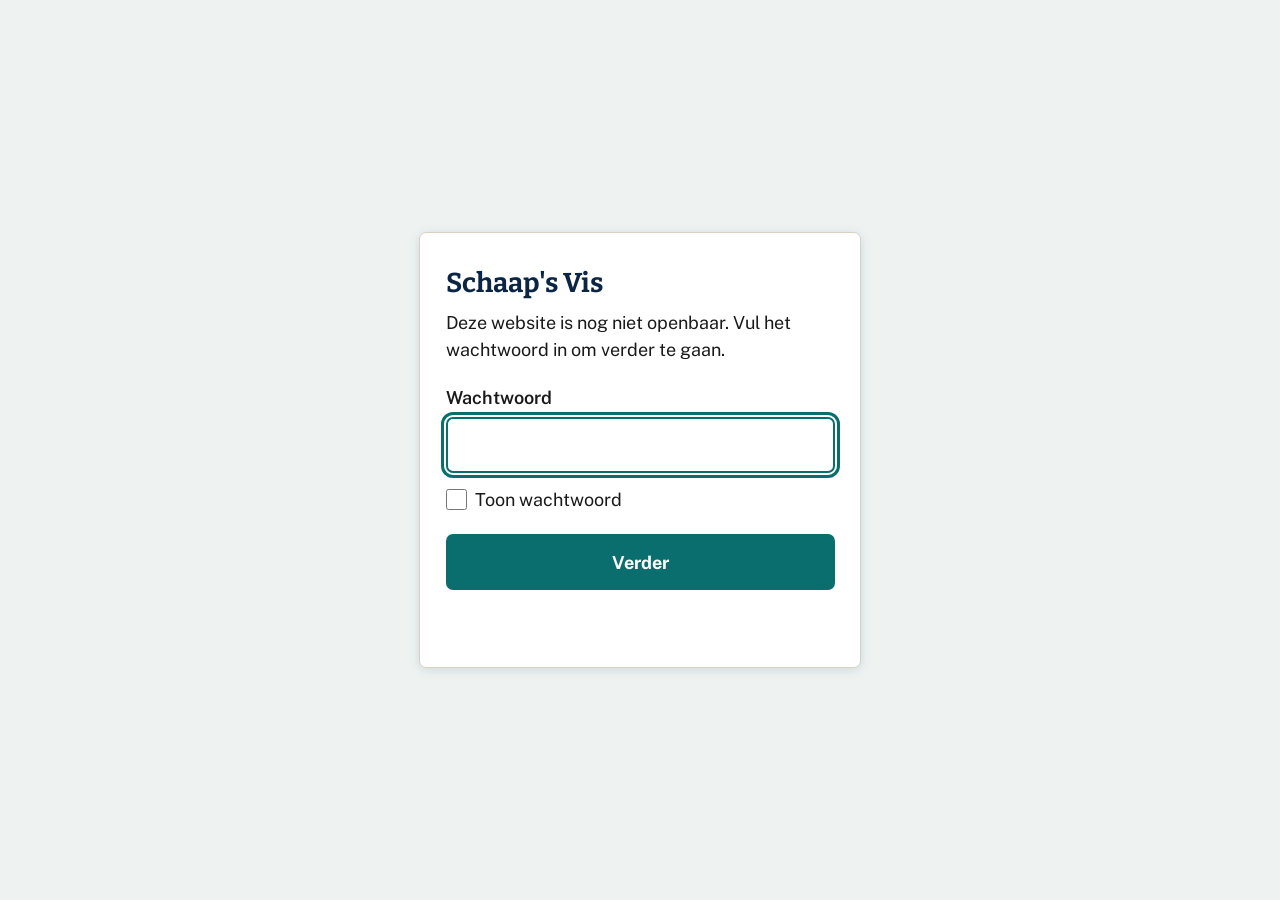
==== commit ad91e56b: "Voeg wachtwoordscherm toe aan alle pagina's wachtwoord.js verbergt de pagina tot het juiste wachtwoo" ====
--- a/bedankt.html
+++ b/bedankt.html
@@ -3,6 +3,7 @@
 <head>
 <meta charset="UTF-8">
 <meta name="viewport" content="width=device-width, initial-scale=1.0">
+<script src="wachtwoord.js"></script>
 <title>Bestelling ontvangen | Schaap's Vis</title>
 <link rel="preconnect" href="https://fonts.googleapis.com">
 <link rel="preconnect" href="https://fonts.gstatic.com" crossorigin>
@@ -27,10 +28,10 @@
     </a>
     <nav class="hoofdmenu" aria-label="Hoofdmenu">
       <ul>
-        <li><a href="producten.html">Producten</a></li>
+        <li><a href="index.html#aanbod">Producten</a></li>
         <li><a href="index.html#over-ons">Over ons</a></li>
         <li><a href="contact.html">Contact</a></li>
-        <li class="winkelwagen-item"><a href="winkelwagen.html" class="winkelwagen-link">Winkelwagen <span id="cart-badge">0</span></a></li>
+        <li class="winkelwagen-item"><a href="index.html#bestellen" class="winkelwagen-link">Mijn bestelling <span id="cart-badge">0</span></a></li>
       </ul>
     </nav>
     <div class="header-acties">
@@ -40,7 +41,7 @@
         <button type="button" data-grootte="groot" aria-label="Grote tekst">A+</button>
         <button type="button" data-grootte="extra-groot" aria-label="Extra grote tekst">A++</button>
       </div>
-      <a href="producten.html" class="knop knop-primair knop-header"><span class="tekst-lang">Bestel voor dinsdag</span><span class="tekst-kort">Bestellen</span></a>
+      <a href="index.html#aanbod" class="knop knop-primair knop-header"><span class="tekst-lang">Bestel voor dinsdag</span><span class="tekst-kort">Bestellen</span></a>
     </div>
   </div>
 </header>
@@ -75,7 +76,7 @@
     </div>
   </div>
   <div class="container footer-cta">
-    <a href="producten.html" class="knop knop-primair">Bestel voor dinsdag</a>
+    <a href="index.html#aanbod" class="knop knop-primair">Bestel voor dinsdag</a>
   </div>
   <p class="copyright">&copy; 2026 Schaap's Vis · <a href="privacy.html">Privacy</a> · Prijzen onder voorbehoud</p>
 </footer>
--- a/style.css
+++ b/style.css
@@ -2103,3 +2103,180 @@
     display: inline;
   }
 }
+
+/* ---------- Bestellen op de homepage ---------- */
+
+.bestel-kaart {
+  background: var(--kleur-wit);
+  color: var(--kleur-tekst);
+  border-radius: 14px;
+  padding: 2rem;
+  max-width: 1000px;
+  margin: 2rem auto 0;
+  text-align: left;
+  box-shadow: 0 12px 30px rgba(0, 0, 0, 0.18);
+}
+
+.bestel-kaart a:not(.knop) {
+  color: var(--kleur-zee-donker);
+}
+
+.bestel-leeg {
+  text-align: center;
+}
+
+.bestel-leeg-tekst {
+  font-size: 1.15rem;
+  margin: 0 0 1.25rem;
+}
+
+.formulier-plat {
+  border: none;
+  padding: 0;
+  background: none;
+}
+
+.bestel-kop {
+  margin: 0 0 1rem;
+  color: var(--kleur-donker);
+  font-size: 1.35rem;
+  line-height: 1.3;
+}
+
+.bestel-kaart .knop-groot {
+  margin-top: 1.5rem;
+}
+
+.bestel-kaart .overzicht-blok {
+  background: var(--kleur-tegel);
+  border: none;
+}
+
+#home-overzicht-regels .overzicht-regel {
+  display: grid;
+  grid-template-columns: 1fr auto auto;
+  align-items: center;
+  gap: 0.6rem;
+}
+
+.aantal-kiezer.klein {
+  display: inline-flex;
+  background: var(--kleur-wit);
+}
+
+.aantal-kiezer.klein button {
+  width: 2.1rem;
+  height: 2.1rem;
+  font-size: 1.1rem;
+}
+
+.regel-aantal {
+  min-width: 1.8rem;
+  text-align: center;
+  font-weight: 700;
+}
+
+.regel-prijs {
+  min-width: 4.8rem;
+  text-align: right;
+  font-weight: 600;
+}
+
+.bestel-bevestiging {
+  text-align: center;
+  padding: 0.5rem 0;
+}
+
+.bestel-bevestiging p {
+  margin: 0 0 0.9rem;
+}
+
+#overige-grid {
+  margin-top: 1.5rem;
+}
+
+body.bij-bestellen .bestel-balk {
+  display: none !important;
+}
+
+@media (max-width: 850px) {
+  .bestel-kaart {
+    padding: 1.25rem;
+  }
+  .bestel-kaart .overzicht-blok {
+    order: -1;
+    position: static;
+  }
+}
+
+/* Keuze bezorgmoment: rondje netjes naast de tekst (ook binnen .formulier-blok) */
+.formulier-blok .bezorgmoment-optie {
+  display: flex;
+  margin: 0;
+  font-weight: 600;
+}
+
+@media (max-width: 480px) {
+  .bestel-kaart .overzicht-blok {
+    padding: 1.1rem;
+  }
+  #home-overzicht-regels .overzicht-regel {
+    grid-template-columns: 1fr auto;
+    grid-template-areas: "naam naam" "kiezer prijs";
+    row-gap: 0.4rem;
+  }
+  #home-overzicht-regels .regel-naam {
+    grid-area: naam;
+    font-weight: 600;
+  }
+  #home-overzicht-regels .aantal-kiezer {
+    grid-area: kiezer;
+    justify-self: start;
+  }
+  #home-overzicht-regels .regel-prijs {
+    grid-area: prijs;
+  }
+}
+
+/* Op de telefoon alleen het icoon, zodat de knop minder in de weg zit */
+@media (max-width: 640px) {
+  .faq-chat-knop {
+    width: 3.25rem;
+    padding: 0;
+    justify-content: center;
+  }
+  .faq-chat-knop .faq-chat-label {
+    display: none;
+  }
+}
+
+/* ---------- Uitlegvideo ---------- */
+
+.video-sectie {
+  background: var(--kleur-donker);
+}
+
+.video-sectie h2 {
+  color: var(--kleur-wit);
+}
+
+.video-sectie .sectie-intro {
+  color: #dbe6f0;
+}
+
+.video-sectie .video-omslag {
+  padding: 0;
+  background: var(--kleur-donker);
+  border: none;
+  box-shadow: 0 16px 40px rgba(0, 0, 0, 0.35);
+}
+
+.video-link {
+  text-align: center;
+  margin: 1rem 0 0;
+  font-weight: 600;
+}
+
+.video-link a {
+  color: #cfe8e8;
+}
